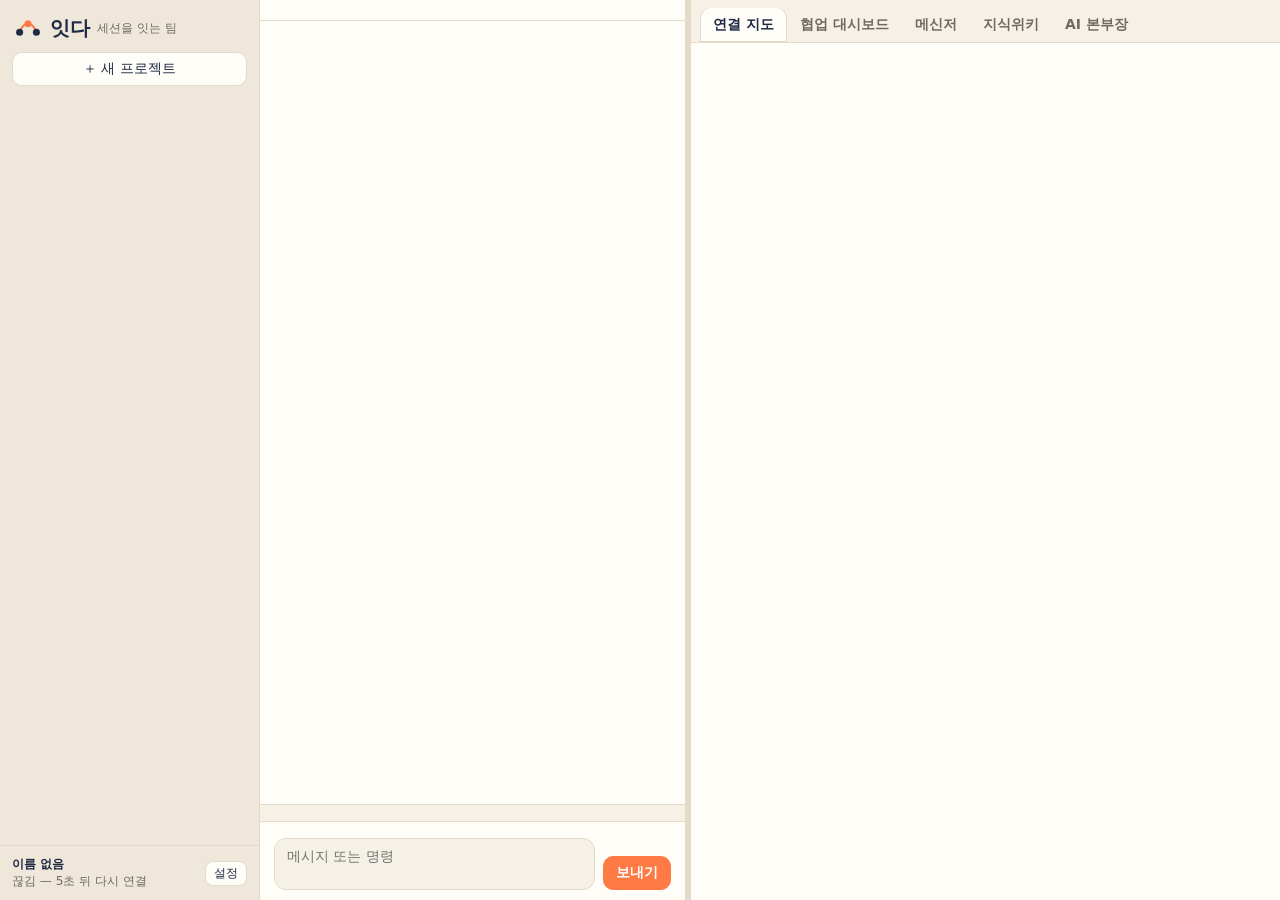
==== itda/app/ui/index.html @ 971cdf7c "잇다 시제품: 러스트 중계 서버·AI 본부장, 윈도우 데스크톱 앱, 3단 화면, 기획·개발·제품·브랜드·쉬운 설명서·투자 자료, 사용 설명 그림 - 중계 서버(러스트): 프로젝트·" ====
<!doctype html>
<html lang="ko">
<head>
<meta charset="utf-8">
<meta name="viewport" content="width=device-width, initial-scale=1">
<title>잇다</title>
<link rel="stylesheet" href="style.css">
</head>
<body>
<div id="app">
  <!-- ① 왼쪽: 프로젝트 → 컴퓨터·사람 → 세션 -->
  <aside id="side">
    <div class="brand">
      <svg viewBox="0 0 40 40" width="28" height="28" aria-hidden="true"><path d="M8 26 C14 10, 26 10, 32 26" fill="none" stroke="var(--accent)" stroke-width="3" stroke-linecap="round"/><circle cx="8" cy="26" r="5" fill="var(--navy)"/><circle cx="20" cy="14" r="5" fill="var(--accent)"/><circle cx="32" cy="26" r="5" fill="var(--navy)"/></svg>
      <b>잇다</b><span class="muted small">세션을 잇는 팀</span>
    </div>
    <button class="btn wide" id="btnNewProject">＋ 새 프로젝트</button>
    <div id="tree"></div>
    <div class="me" id="meBox"></div>
  </aside>

  <!-- ② 가운데: 세션 창 -->
  <main id="center">
    <header id="sessHead"></header>
    <div id="log" class="log"></div>
    <div id="coachStrip"></div>
    <form id="inputBar" autocomplete="off">
      <div class="hint" id="inputHint"></div>
      <div class="row">
        <textarea id="input" rows="2" placeholder="메시지 또는 명령"></textarea>
        <button class="btn primary" type="submit">보내기</button>
      </div>
    </form>
  </main>

  <div id="splitter" title="끌어서 넓이 조절"></div>

  <!-- ③ 오른쪽: 아티팩트 공간 -->
  <section id="right">
    <nav id="tabs">
      <button data-tab="map" class="on">연결 지도</button>
      <button data-tab="board">협업 대시보드</button>
      <button data-tab="chat">메신저 <i id="unread"></i></button>
      <button data-tab="wiki">지식위키</button>
      <button data-tab="agent">AI 본부장</button>
    </nav>
    <div id="pane"></div>
  </section>
</div>

<div id="modal" class="modal hidden"><div class="box" id="modalBox"></div></div>
<div id="toast"></div>

<script src="demo-data.js"></script>
<script src="app.js"></script>
</body>
</html>
---- itda/app/ui/style.css ----
:root {
  --navy: #1F2A44;
  --accent: #FF7A45;
  --accent-soft: #FFE6DA;
  --bg: #F6F1E7;
  --paper: #FFFDF8;
  --side: #EFE8DA;
  --line: #E3DACA;
  --text: #1F2A44;
  --muted: #6E6A63;
  --green: #2BB673;
  --yellow: #E8A33D;
  --red: #E5484D;
  --term-bg: #151B2C;
  --term-text: #E6E9F0;
  --radius: 12px;
  font-family: Pretendard, "Pretendard Variable", "Malgun Gothic", "Apple SD Gothic Neo", "Noto Sans KR", system-ui, sans-serif;
  color-scheme: light;
}
@media (prefers-color-scheme: dark) {
  :root:not([data-theme="light"]) {
    --bg: #171A22; --paper: #1F2330; --side: #1B1F2A; --line: #2E3445; --text: #E9E6DF; --muted: #A09B92;
    --accent-soft: #4A2B1F; --navy: #C9D3EA; color-scheme: dark;
  }
}
:root[data-theme="dark"] {
  --bg: #171A22; --paper: #1F2330; --side: #1B1F2A; --line: #2E3445; --text: #E9E6DF; --muted: #A09B92;
  --accent-soft: #4A2B1F; --navy: #C9D3EA; color-scheme: dark;
}
* { box-sizing: border-box; }
html, body { margin: 0; height: 100%; background: var(--bg); color: var(--text); font-size: 14px; }
button, input, textarea, select { font: inherit; color: inherit; }
.muted { color: var(--muted); }
.small { font-size: 12px; }
.hidden { display: none !important; }

#app { display: grid; grid-template-columns: 260px minmax(360px, 1fr) 6px var(--right-w, 46%); height: 100vh; }

/* ① 사이드 */
#side { background: var(--side); border-right: 1px solid var(--line); display: flex; flex-direction: column; min-height: 0; }
.brand { display: flex; align-items: center; gap: 8px; padding: 14px 14px 10px; }
.brand b { font-size: 20px; letter-spacing: -0.5px; }
.btn { border: 1px solid var(--line); background: var(--paper); border-radius: 10px; padding: 7px 12px; cursor: pointer; }
.btn:hover { border-color: var(--accent); }
.btn.primary { background: var(--accent); color: #fff; border-color: var(--accent); font-weight: 600; }
.btn.ghost { background: transparent; }
.btn.wide { margin: 0 12px 8px; }
.btn.sm { padding: 3px 8px; font-size: 12px; border-radius: 8px; }
#tree { flex: 1; overflow: auto; padding: 4px 8px 12px; }
.proj { margin-top: 6px; }
.proj > .pt { display: flex; align-items: center; gap: 6px; padding: 8px 8px; border-radius: 10px; cursor: pointer; font-weight: 700; }
.proj > .pt:hover, .node:hover { background: rgba(0,0,0,.05); }
.proj.on > .pt { background: var(--paper); box-shadow: 0 0 0 1px var(--line); }
.kind { font-size: 11px; font-weight: 600; padding: 1px 6px; border-radius: 6px; background: var(--accent-soft); color: var(--accent); }
.kind.biz { background: #DFF3EA; color: #1E8A57; }
.pc { margin: 4px 0 0 12px; border-left: 1px dashed var(--line); padding-left: 6px; }
.pc .who { display: flex; align-items: center; gap: 6px; padding: 5px 6px; font-weight: 600; font-size: 13px; }
.pc .who .comp { font-weight: 400; color: var(--muted); font-size: 11px; }
.node { display: flex; align-items: center; gap: 7px; padding: 5px 8px 5px 22px; border-radius: 8px; cursor: pointer; font-size: 13px; }
.node.on { background: var(--accent-soft); }
.node .t { flex: 1; overflow: hidden; text-overflow: ellipsis; white-space: nowrap; }
.dot { width: 8px; height: 8px; border-radius: 50%; flex: none; background: var(--muted); }
.dot.working { background: var(--green); box-shadow: 0 0 0 3px rgba(43,182,115,.18); }
.dot.waiting { background: var(--yellow); }
.dot.stalled { background: var(--red); animation: blink 1.4s infinite; }
.dot.done { background: #9aa3b5; }
.dot.on { background: var(--green); } .dot.off { background: #b9b2a6; }
@keyframes blink { 50% { opacity: .35; } }
.addsess { margin: 2px 0 6px 22px; font-size: 12px; color: var(--muted); cursor: pointer; }
.addsess:hover { color: var(--accent); }
.me { border-top: 1px solid var(--line); padding: 10px 12px; display: flex; gap: 8px; align-items: center; font-size: 12px; }
.avatar { width: 28px; height: 28px; border-radius: 50%; display: grid; place-items: center; color: #fff; font-weight: 700; font-size: 12px; flex: none; }

/* ② 세션 창 */
#center { display: flex; flex-direction: column; min-width: 0; min-height: 0; background: var(--paper); }
#sessHead { display: flex; align-items: center; gap: 10px; padding: 10px 14px; border-bottom: 1px solid var(--line); flex-wrap: wrap; }
#sessHead h2 { margin: 0; font-size: 16px; }
.seg { display: inline-flex; border: 1px solid var(--line); border-radius: 10px; overflow: hidden; }
.seg button { border: 0; background: transparent; padding: 5px 10px; cursor: pointer; }
.seg button.on { background: var(--navy); color: var(--paper); }
.grow { flex: 1; }
.log { flex: 1; overflow: auto; padding: 14px 16px; }
.log.term { background: var(--term-bg); color: var(--term-text); font-family: "D2Coding", "Cascadia Mono", Consolas, monospace; font-size: 13px; line-height: 1.55; }
.log.term .l { white-space: pre-wrap; word-break: break-word; }
.log.term .l.in { color: #FFB38F; }
.log.term .l.in::before { content: "› "; }
.log.term .l.err { color: #FF8A8A; }
.log.term .l.sys { color: #8C97B3; }
.log.term .l.coach { color: #7EE2B0; }
.log.term .l.req { color: #FFD479; }
.log.term .ts { color: #59627A; margin-right: 8px; font-size: 11px; }
.bub { display: flex; gap: 8px; margin: 10px 0; max-width: 820px; }
.bub .body { background: var(--bg); border: 1px solid var(--line); padding: 9px 12px; border-radius: 14px; white-space: pre-wrap; line-height: 1.55; }
.bub.in { flex-direction: row-reverse; margin-left: auto; }
.bub.in .body { background: var(--accent-soft); border-color: transparent; }
.bub .who { font-size: 11px; color: var(--muted); margin-bottom: 3px; }
.sysline { text-align: center; font-size: 12px; color: var(--muted); margin: 8px 0; }
.card-req, .card-coach { border-radius: 12px; padding: 10px 12px; margin: 10px 0; white-space: pre-wrap; line-height: 1.5; }
.card-req { background: #FFF5D6; border: 1px solid #F1D27A; color: #5b4300; }
.card-req.pending { position: sticky; top: -14px; z-index: 2; box-shadow: 0 6px 16px rgba(31,42,68,.12); }
.log.term .card-req.pending { color: #5b4300; font-family: inherit; }
.card-coach { background: #E5F6EE; border: 1px solid #A9DFC5; color: #134e35; }
#coachStrip { border-top: 1px solid var(--line); background: var(--bg); padding: 8px 14px; display: flex; gap: 10px; align-items: center; font-size: 13px; }
#coachStrip .txt { flex: 1; }
#inputBar { border-top: 1px solid var(--line); padding: 10px 14px; background: var(--paper); }
#inputBar .row { display: flex; gap: 8px; align-items: flex-end; }
#inputBar textarea { flex: 1; resize: none; border: 1px solid var(--line); border-radius: 12px; padding: 9px 12px; background: var(--bg); }
#inputBar textarea:focus { outline: 2px solid var(--accent-soft); border-color: var(--accent); }
.hint { font-size: 12px; color: var(--muted); margin-bottom: 6px; }
.hint code { background: var(--bg); padding: 1px 5px; border-radius: 5px; }

#splitter { cursor: col-resize; background: var(--line); }
#splitter:hover { background: var(--accent); }

/* ③ 아티팩트 공간 */
#right { display: flex; flex-direction: column; min-width: 0; min-height: 0; background: var(--bg); }
#tabs { display: flex; gap: 2px; padding: 8px 10px 0; border-bottom: 1px solid var(--line); flex-wrap: wrap; }
#tabs button { border: 0; background: transparent; padding: 8px 12px; border-radius: 10px 10px 0 0; cursor: pointer; color: var(--muted); font-weight: 600; }
#tabs button.on { background: var(--paper); color: var(--text); box-shadow: 0 -1px 0 var(--line) inset, 1px 0 0 var(--line), -1px 0 0 var(--line); }
#unread:not(:empty) { font-style: normal; background: var(--red); color: #fff; border-radius: 9px; padding: 0 6px; font-size: 11px; margin-left: 4px; }
#pane { flex: 1; overflow: auto; background: var(--paper); min-height: 0; }
.pad { padding: 14px 16px; }
h3 { margin: 4px 0 10px; font-size: 15px; }

/* 연결 지도 */
.map-wrap { position: relative; }
.map-tools { display: flex; gap: 8px; align-items: center; padding: 10px 14px; border-bottom: 1px solid var(--line); flex-wrap: wrap; }
svg.map { display: block; width: 100%; }
svg.map .lnk { fill: none; stroke: #CFC5B3; stroke-width: 1.5; }
svg.map .n rect { stroke: var(--line); }
svg.map text { font-family: inherit; fill: var(--text); }
svg.map .art { cursor: pointer; }
svg.map .art:hover rect { stroke: var(--accent); stroke-width: 2; }
.legend { display: flex; gap: 12px; font-size: 12px; color: var(--muted); align-items: center; }
.legend span { display: inline-flex; gap: 4px; align-items: center; }

/* 대시보드 */
.boards { display: flex; gap: 6px; padding: 10px 14px; border-bottom: 1px solid var(--line); flex-wrap: wrap; align-items: center; }
.chip { border: 1px solid var(--line); border-radius: 20px; padding: 4px 12px; cursor: pointer; background: var(--paper); font-size: 13px; }
.chip.on { background: var(--navy); color: var(--paper); border-color: var(--navy); }
.grid { display: grid; grid-template-columns: repeat(auto-fill, minmax(260px, 1fr)); gap: 12px; padding: 14px; }
.card { background: var(--paper); border: 1px solid var(--line); border-radius: var(--radius); padding: 12px 14px; }
.card h4 { margin: 0 0 8px; font-size: 13px; color: var(--muted); font-weight: 700; }
.big { font-size: 28px; font-weight: 800; letter-spacing: -1px; }
.bar { height: 8px; background: var(--bg); border-radius: 6px; overflow: hidden; }
.bar > i { display: block; height: 100%; background: var(--accent); border-radius: 6px; }
.bar.g > i { background: var(--green); }
.check { display: flex; gap: 8px; align-items: flex-start; padding: 4px 0; font-size: 13px; }
.check input { margin-top: 3px; accent-color: var(--accent); }
.check .done { text-decoration: line-through; color: var(--muted); }
.wl { display: grid; grid-template-columns: 64px 1fr 44px; gap: 8px; align-items: center; font-size: 12px; margin: 6px 0; }
.stack { display: flex; height: 10px; border-radius: 6px; overflow: hidden; background: var(--bg); }
.stack i { display: block; height: 100%; }
.coachitem { font-size: 13px; padding: 6px 0; border-bottom: 1px dashed var(--line); }
.coachitem:last-child { border: 0; }
.tag { font-size: 11px; padding: 0 6px; border-radius: 6px; margin-right: 4px; font-weight: 700; }
.tag.warn { background: #FDE2E2; color: var(--red); }
.tag.check { background: #FFF1CC; color: #946200; }
.tag.info { background: #DFF3EA; color: #1E8A57; }

/* 메신저 */
.chat { display: grid; grid-template-columns: 190px 1fr; height: 100%; }
.chlist { border-right: 1px solid var(--line); background: var(--side); overflow: auto; padding: 10px 6px; }
.chlist .sec { font-size: 11px; color: var(--muted); font-weight: 700; margin: 10px 8px 4px; }
.ch { padding: 6px 10px; border-radius: 8px; cursor: pointer; display: flex; gap: 6px; align-items: center; font-size: 13px; }
.ch:hover { background: rgba(0,0,0,.05); }
.ch.on { background: var(--navy); color: var(--paper); }
.ch .n { margin-left: auto; background: var(--red); color: #fff; border-radius: 9px; padding: 0 6px; font-size: 11px; }
.chmain { display: flex; flex-direction: column; min-height: 0; }
.chhead { padding: 10px 14px; border-bottom: 1px solid var(--line); font-weight: 700; display: flex; gap: 4px 10px; align-items: baseline; flex-wrap: wrap; white-space: nowrap; }
.chhead .muted { white-space: normal; }
.msgs { flex: 1; overflow: auto; padding: 10px 14px; }
.msg { display: flex; gap: 10px; padding: 6px 0; }
.msg .meta { font-size: 12px; color: var(--muted); }
.msg .meta b { color: var(--text); margin-right: 6px; }
.msg .txt { white-space: pre-wrap; line-height: 1.5; }
.msg .mention { background: var(--accent-soft); color: var(--accent); border-radius: 4px; padding: 0 2px; font-weight: 600; }
.msg.agent .txt { background: #EEF7F2; border: 1px solid #CDEBDC; padding: 8px 10px; border-radius: 10px; }
.reply { font-size: 12px; color: var(--muted); border-left: 3px solid var(--line); padding-left: 8px; margin-bottom: 3px; }
.attach { display: inline-flex; gap: 6px; align-items: center; border: 1px solid var(--line); border-radius: 10px; padding: 4px 10px; margin-top: 4px; cursor: pointer; font-size: 12px; background: var(--bg); }
.attach:hover { border-color: var(--accent); }
.msgact { font-size: 11px; color: var(--muted); cursor: pointer; margin-left: 6px; }
.msgact:hover { color: var(--accent); }
.chinput { border-top: 1px solid var(--line); padding: 8px 10px; display: flex; gap: 6px; }
.chinput input { flex: 1; border: 1px solid var(--line); border-radius: 10px; padding: 8px 10px; background: var(--bg); }

/* 위키 */
.wiki { display: grid; grid-template-columns: 200px 1fr; height: 100%; }
.wlist { border-right: 1px solid var(--line); overflow: auto; padding: 10px 6px; background: var(--side); }
.wpage { padding: 16px 20px; overflow: auto; }
.wpage pre { white-space: pre-wrap; font-family: inherit; line-height: 1.7; background: var(--bg); padding: 12px 14px; border-radius: 10px; }

/* 모달 */
.modal { position: fixed; inset: 0; background: rgba(15,18,28,.45); display: grid; place-items: center; z-index: 50; padding: 16px; }
.modal .box { background: var(--paper); border-radius: 16px; width: min(720px, 100%); max-height: 88vh; overflow: auto; padding: 18px 20px; box-shadow: 0 20px 60px rgba(0,0,0,.25); }
.modal label { display: block; font-size: 12px; color: var(--muted); margin: 10px 0 4px; }
.modal input, .modal textarea, .modal select { width: 100%; border: 1px solid var(--line); border-radius: 10px; padding: 8px 10px; background: var(--bg); }
.modal .acts { display: flex; gap: 8px; justify-content: flex-end; margin-top: 16px; }
.vers { display: flex; gap: 6px; flex-wrap: wrap; margin: 8px 0; }
.preview { border: 1px solid var(--line); border-radius: 12px; background: var(--bg); padding: 12px; min-height: 120px; }
.preview svg { max-width: 260px; display: block; margin: auto; }
.preview pre { white-space: pre-wrap; margin: 0; font-family: inherit; line-height: 1.6; }

#toast { position: fixed; bottom: 18px; left: 50%; transform: translateX(-50%); background: var(--navy); color: var(--paper); padding: 9px 16px; border-radius: 10px; opacity: 0; transition: .25s; pointer-events: none; z-index: 60; }
#toast.show { opacity: 1; }

@media (max-width: 900px) {
  #app { grid-template-columns: 1fr; grid-template-rows: auto 60vh auto; height: auto; }
  #side { max-height: 40vh; }
  #splitter { display: none; }
  #right { min-height: 70vh; }
  .chat, .wiki { grid-template-columns: 1fr; }
  .chlist, .wlist { max-height: 160px; }
}
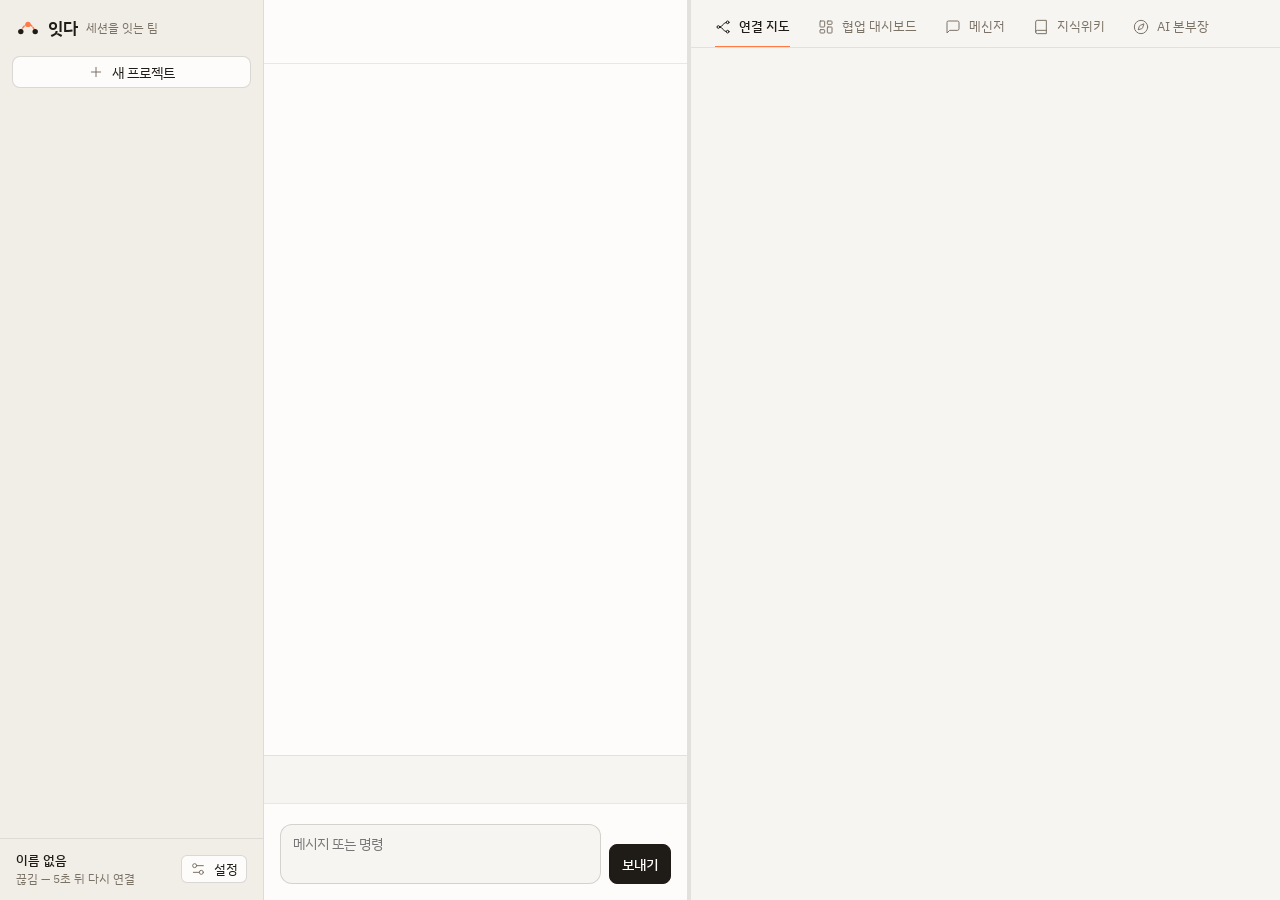
==== commit 39271f2b: "잇다 화면 다듬기: 따뜻한 회색 바탕, 주황은 바늘땀·고른 것에만, 그림 문자를 선 아이콘으로, 연결 지도를 실로 꿰맨 지도로 - 꾸밈 파일 새로 씀: 4픽셀 간격, 글자 굵기 4" ====
--- a/itda/app/ui/index.html
+++ b/itda/app/ui/index.html
@@ -4,6 +4,8 @@
 <meta charset="utf-8">
 <meta name="viewport" content="width=device-width, initial-scale=1">
 <title>잇다</title>
+<link rel="preconnect" href="https://fonts.googleapis.com">
+<link rel="stylesheet" href="https://fonts.googleapis.com/css2?family=IBM+Plex+Mono:wght@400;500&family=IBM+Plex+Sans+KR:wght@400;500;600&display=swap">
 <link rel="stylesheet" href="style.css">
 </head>
 <body>
@@ -11,10 +13,10 @@
   <!-- ① 왼쪽: 프로젝트 → 컴퓨터·사람 → 세션 -->
   <aside id="side">
     <div class="brand">
-      <svg viewBox="0 0 40 40" width="28" height="28" aria-hidden="true"><path d="M8 26 C14 10, 26 10, 32 26" fill="none" stroke="var(--accent)" stroke-width="3" stroke-linecap="round"/><circle cx="8" cy="26" r="5" fill="var(--navy)"/><circle cx="20" cy="14" r="5" fill="var(--accent)"/><circle cx="32" cy="26" r="5" fill="var(--navy)"/></svg>
-      <b>잇다</b><span class="muted small">세션을 잇는 팀</span>
+      <svg viewBox="0 0 40 40" width="24" height="24" aria-hidden="true"><path d="M8 26 C14 10, 26 10, 32 26" fill="none" stroke="var(--accent)" stroke-width="2.5" stroke-dasharray="4 3" stroke-linecap="round"/><circle cx="8" cy="26" r="4.5" fill="var(--ink)"/><circle cx="20" cy="14" r="4.5" fill="var(--accent)"/><circle cx="32" cy="26" r="4.5" fill="var(--ink)"/></svg>
+      <b>잇다</b><span>세션을 잇는 팀</span>
     </div>
-    <button class="btn wide" id="btnNewProject">＋ 새 프로젝트</button>
+    <button class="btn wide" id="btnNewProject"><svg class="i" width="16" height="16" viewBox="0 0 24 24" fill="none" stroke="currentColor" stroke-width="1.5" stroke-linecap="round" stroke-linejoin="round" aria-hidden="true"><path d="M5 12h14M12 5v14"/></svg>새 프로젝트</button>
     <div id="tree"></div>
     <div class="me" id="meBox"></div>
   </aside>
@@ -38,11 +40,11 @@
   <!-- ③ 오른쪽: 아티팩트 공간 -->
   <section id="right">
     <nav id="tabs">
-      <button data-tab="map" class="on">연결 지도</button>
-      <button data-tab="board">협업 대시보드</button>
-      <button data-tab="chat">메신저 <i id="unread"></i></button>
-      <button data-tab="wiki">지식위키</button>
-      <button data-tab="agent">AI 본부장</button>
+      <button data-tab="map" class="on"><svg class="i" width="16" height="16" viewBox="0 0 24 24" fill="none" stroke="currentColor" stroke-width="1.5" stroke-linecap="round" stroke-linejoin="round" aria-hidden="true"><circle cx="5" cy="12" r="2"/><circle cx="19" cy="5" r="2"/><circle cx="19" cy="19" r="2"/><path d="M7 12c5 0 5-7 10-7M7 12c5 0 5 7 10 7"/></svg>연결 지도</button>
+      <button data-tab="board"><svg class="i" width="16" height="16" viewBox="0 0 24 24" fill="none" stroke="currentColor" stroke-width="1.5" stroke-linecap="round" stroke-linejoin="round" aria-hidden="true"><rect x="3" y="3" width="7" height="9" rx="1"/><rect x="14" y="3" width="7" height="5" rx="1"/><rect x="14" y="12" width="7" height="9" rx="1"/><rect x="3" y="16" width="7" height="5" rx="1"/></svg>협업 대시보드</button>
+      <button data-tab="chat"><svg class="i" width="16" height="16" viewBox="0 0 24 24" fill="none" stroke="currentColor" stroke-width="1.5" stroke-linecap="round" stroke-linejoin="round" aria-hidden="true"><path d="M21 15a2 2 0 0 1-2 2H7l-4 4V5a2 2 0 0 1 2-2h14a2 2 0 0 1 2 2z"/></svg>메신저 <i id="unread" class="count"></i></button>
+      <button data-tab="wiki"><svg class="i" width="16" height="16" viewBox="0 0 24 24" fill="none" stroke="currentColor" stroke-width="1.5" stroke-linecap="round" stroke-linejoin="round" aria-hidden="true"><path d="M4 19.5v-15A2.5 2.5 0 0 1 6.5 2H20v20H6.5a2.5 2.5 0 0 1 0-5H20"/></svg>지식위키</button>
+      <button data-tab="agent"><svg class="i" width="16" height="16" viewBox="0 0 24 24" fill="none" stroke="currentColor" stroke-width="1.5" stroke-linecap="round" stroke-linejoin="round" aria-hidden="true"><circle cx="12" cy="12" r="10"/><path d="m16.24 7.76-1.8 5.41a2 2 0 0 1-1.27 1.27L7.76 16.24l1.8-5.41a2 2 0 0 1 1.27-1.27z"/></svg>AI 본부장</button>
     </nav>
     <div id="pane"></div>
   </section>
--- a/itda/app/ui/style.css
+++ b/itda/app/ui/style.css
@@ -1,208 +1,301 @@
+/* 잇다 화면 꾸밈
+   방향: 꼼꼼하다 · 조용하다 · 이어 붙인다 / 세계: 바느질과 이음매
+   바탕은 따뜻한 회색(거의 무채색), 주황은 바늘땀·고른 것·핵심 숫자에만.
+   고유 표시: 바늘땀 점선(--stitch) */
 :root {
-  --navy: #1F2A44;
-  --accent: #FF7A45;
-  --accent-soft: #FFE6DA;
-  --bg: #F6F1E7;
-  --paper: #FFFDF8;
-  --side: #EFE8DA;
-  --line: #E3DACA;
-  --text: #1F2A44;
-  --muted: #6E6A63;
-  --green: #2BB673;
-  --yellow: #E8A33D;
-  --red: #E5484D;
-  --term-bg: #151B2C;
-  --term-text: #E6E9F0;
-  --radius: 12px;
-  font-family: Pretendard, "Pretendard Variable", "Malgun Gothic", "Apple SD Gothic Neo", "Noto Sans KR", system-ui, sans-serif;
+  --page: #f7f5f1;
+  --side: #f1eee8;
+  --card: #fdfcfa;
+  --raised: #efebe4;
+  --ink: #1f1b16;
+  --ink-2: #5e554a;
+  --ink-3: #7b7266;
+  --line: rgba(31, 27, 22, .09);
+  --line-strong: rgba(31, 27, 22, .16);
+  --thread: #cbbfae;
+  --accent: #ff7a45;
+  --accent-ink: #b8471a;
+  --accent-wash: rgba(255, 122, 69, .10);
+  --ok: #2f9e66;
+  --warn: #c98a1b;
+  --bad: #d4473f;
+  --btn: #1f1b16;
+  --btn-ink: #fdfcfa;
+  --term-bg: #171512;
+  --term-ink: #e9e4da;
+  --term-dim: #8a847a;
+  --stitch: repeating-linear-gradient(to bottom, var(--accent) 0 6px, transparent 6px 10px);
+  --sans: "IBM Plex Sans KR", "Malgun Gothic", "Apple SD Gothic Neo", "Noto Sans KR", system-ui, sans-serif;
+  --mono: "IBM Plex Mono", "D2Coding", Consolas, ui-monospace, monospace;
+  --ease: cubic-bezier(0.22, 1, 0.36, 1);
   color-scheme: light;
 }
 @media (prefers-color-scheme: dark) {
   :root:not([data-theme="light"]) {
-    --bg: #171A22; --paper: #1F2330; --side: #1B1F2A; --line: #2E3445; --text: #E9E6DF; --muted: #A09B92;
-    --accent-soft: #4A2B1F; --navy: #C9D3EA; color-scheme: dark;
+    --page: #161513; --side: #12110f; --card: #1c1a18; --raised: #262421;
+    --ink: #efe9de; --ink-2: #aaa398; --ink-3: #8a847a;
+    --line: rgba(239, 233, 222, .08); --line-strong: rgba(239, 233, 222, .14); --thread: #4a443c;
+    --accent-ink: #ff9466; --accent-wash: rgba(255, 122, 69, .14);
+    --ok: #4cc38a; --warn: #d9a440; --bad: #e5484d;
+    --btn: #efe9de; --btn-ink: #161513; --term-bg: #0f0e0c;
+    color-scheme: dark;
   }
 }
 :root[data-theme="dark"] {
-  --bg: #171A22; --paper: #1F2330; --side: #1B1F2A; --line: #2E3445; --text: #E9E6DF; --muted: #A09B92;
-  --accent-soft: #4A2B1F; --navy: #C9D3EA; color-scheme: dark;
+  --page: #161513; --side: #12110f; --card: #1c1a18; --raised: #262421;
+  --ink: #efe9de; --ink-2: #aaa398; --ink-3: #8a847a;
+  --line: rgba(239, 233, 222, .08); --line-strong: rgba(239, 233, 222, .14); --thread: #4a443c;
+  --accent-ink: #ff9466; --accent-wash: rgba(255, 122, 69, .14);
+  --ok: #4cc38a; --warn: #d9a440; --bad: #e5484d;
+  --btn: #efe9de; --btn-ink: #161513; --term-bg: #0f0e0c;
+  color-scheme: dark;
 }
+
 * { box-sizing: border-box; }
-html, body { margin: 0; height: 100%; background: var(--bg); color: var(--text); font-size: 14px; }
+html, body { margin: 0; height: 100%; background: var(--page); color: var(--ink); font-family: var(--sans); font-size: 14px; line-height: 1.5; }
 button, input, textarea, select { font: inherit; color: inherit; }
-.muted { color: var(--muted); }
+:focus-visible { outline: 2px solid var(--accent); outline-offset: 2px; }
+.muted { color: var(--ink-3); }
 .small { font-size: 12px; }
+.mono { font-family: var(--mono); font-variant-numeric: tabular-nums; }
 .hidden { display: none !important; }
-
-#app { display: grid; grid-template-columns: 260px minmax(360px, 1fr) 6px var(--right-w, 46%); height: 100vh; }
-
-/* ① 사이드 */
+svg.i { flex: none; display: block; color: var(--ink-3); }
+
+#app { display: grid; grid-template-columns: 264px minmax(360px, 1fr) 4px var(--right-w, 46%); height: 100vh; }
+
+/* ── 단추 ── */
+.btn { display: inline-flex; align-items: center; gap: 8px; height: 32px; padding: 0 12px; border: 1px solid var(--line-strong); background: var(--card); border-radius: 8px; cursor: pointer; transition: background-color 150ms var(--ease), border-color 150ms var(--ease); white-space: nowrap; }
+.btn:hover { background: var(--raised); }
+.btn:active { transform: scale(.98); }
+.btn.primary { background: var(--btn); color: var(--btn-ink); border-color: var(--btn); font-weight: 500; }
+.btn.primary:hover { opacity: .9; }
+.btn.sm { height: 28px; padding: 0 8px; font-size: 13px; border-radius: 6px; }
+.btn.wide { margin: 0 12px 8px; justify-content: center; }
+select.btn { padding-right: 4px; }
+
+/* ── ① 사이드 ── */
 #side { background: var(--side); border-right: 1px solid var(--line); display: flex; flex-direction: column; min-height: 0; }
-.brand { display: flex; align-items: center; gap: 8px; padding: 14px 14px 10px; }
-.brand b { font-size: 20px; letter-spacing: -0.5px; }
-.btn { border: 1px solid var(--line); background: var(--paper); border-radius: 10px; padding: 7px 12px; cursor: pointer; }
-.btn:hover { border-color: var(--accent); }
-.btn.primary { background: var(--accent); color: #fff; border-color: var(--accent); font-weight: 600; }
-.btn.ghost { background: transparent; }
-.btn.wide { margin: 0 12px 8px; }
-.btn.sm { padding: 3px 8px; font-size: 12px; border-radius: 8px; }
-#tree { flex: 1; overflow: auto; padding: 4px 8px 12px; }
-.proj { margin-top: 6px; }
-.proj > .pt { display: flex; align-items: center; gap: 6px; padding: 8px 8px; border-radius: 10px; cursor: pointer; font-weight: 700; }
-.proj > .pt:hover, .node:hover { background: rgba(0,0,0,.05); }
-.proj.on > .pt { background: var(--paper); box-shadow: 0 0 0 1px var(--line); }
-.kind { font-size: 11px; font-weight: 600; padding: 1px 6px; border-radius: 6px; background: var(--accent-soft); color: var(--accent); }
-.kind.biz { background: #DFF3EA; color: #1E8A57; }
-.pc { margin: 4px 0 0 12px; border-left: 1px dashed var(--line); padding-left: 6px; }
-.pc .who { display: flex; align-items: center; gap: 6px; padding: 5px 6px; font-weight: 600; font-size: 13px; }
-.pc .who .comp { font-weight: 400; color: var(--muted); font-size: 11px; }
-.node { display: flex; align-items: center; gap: 7px; padding: 5px 8px 5px 22px; border-radius: 8px; cursor: pointer; font-size: 13px; }
-.node.on { background: var(--accent-soft); }
+.brand { display: flex; align-items: center; gap: 8px; height: 56px; padding: 0 16px; }
+.brand b { font-size: 17px; font-weight: 600; }
+.brand span { font-size: 12px; color: var(--ink-3); }
+#tree { flex: 1; overflow: auto; padding: 4px 8px 16px; }
+.proj { margin-top: 16px; }
+.proj:first-child { margin-top: 4px; }
+.proj > .pt { display: flex; align-items: center; gap: 8px; height: 32px; padding: 0 8px; border-radius: 8px; cursor: pointer; font-weight: 500; transition: background-color 150ms var(--ease); }
+.proj > .pt:hover, .node:hover, .addsess:hover { background: var(--raised); }
+.proj > .pt .name { flex: 1; overflow: hidden; text-overflow: ellipsis; white-space: nowrap; }
+.kind { font-size: 12px; color: var(--ink-3); }
+.pc { margin: 8px 0 0; }
+.pc .who { display: flex; align-items: center; gap: 8px; height: 28px; padding: 0 8px; font-size: 13px; color: var(--ink-2); }
+.pc .who b { font-weight: 500; color: var(--ink); }
+.pc .who .comp { font-size: 12px; color: var(--ink-3); overflow: hidden; text-overflow: ellipsis; white-space: nowrap; }
+.node { position: relative; display: flex; align-items: center; gap: 8px; height: 32px; padding: 0 8px 0 32px; border-radius: 8px; cursor: pointer; font-size: 13px; color: var(--ink-2); transition: background-color 150ms var(--ease); }
+.node.team { padding-left: 8px; color: var(--ink); }
 .node .t { flex: 1; overflow: hidden; text-overflow: ellipsis; white-space: nowrap; }
-.dot { width: 8px; height: 8px; border-radius: 50%; flex: none; background: var(--muted); }
-.dot.working { background: var(--green); box-shadow: 0 0 0 3px rgba(43,182,115,.18); }
-.dot.waiting { background: var(--yellow); }
-.dot.stalled { background: var(--red); animation: blink 1.4s infinite; }
-.dot.done { background: #9aa3b5; }
-.dot.on { background: var(--green); } .dot.off { background: #b9b2a6; }
-@keyframes blink { 50% { opacity: .35; } }
-.addsess { margin: 2px 0 6px 22px; font-size: 12px; color: var(--muted); cursor: pointer; }
-.addsess:hover { color: var(--accent); }
-.me { border-top: 1px solid var(--line); padding: 10px 12px; display: flex; gap: 8px; align-items: center; font-size: 12px; }
-.avatar { width: 28px; height: 28px; border-radius: 50%; display: grid; place-items: center; color: #fff; font-weight: 700; font-size: 12px; flex: none; }
-
-/* ② 세션 창 */
-#center { display: flex; flex-direction: column; min-width: 0; min-height: 0; background: var(--paper); }
-#sessHead { display: flex; align-items: center; gap: 10px; padding: 10px 14px; border-bottom: 1px solid var(--line); flex-wrap: wrap; }
-#sessHead h2 { margin: 0; font-size: 16px; }
-.seg { display: inline-flex; border: 1px solid var(--line); border-radius: 10px; overflow: hidden; }
-.seg button { border: 0; background: transparent; padding: 5px 10px; cursor: pointer; }
-.seg button.on { background: var(--navy); color: var(--paper); }
+.node.on { background: var(--raised); color: var(--ink); }
+.node.on::before { content: ""; position: absolute; left: 0; top: 6px; bottom: 6px; width: 2px; background: var(--stitch); }
+.node .tag-main { font-size: 12px; color: var(--ink-3); }
+.dot { width: 8px; height: 8px; border-radius: 50%; flex: none; background: var(--ink-3); }
+.dot.working { background: var(--ok); }
+.dot.waiting { background: var(--warn); }
+.dot.stalled { background: var(--bad); }
+.dot.done { background: var(--thread); }
+.dot.on { background: var(--ok); }
+.dot.off { background: transparent; border: 1.5px solid var(--ink-3); }
+.addsess { display: flex; align-items: center; gap: 8px; height: 28px; padding: 0 8px 0 32px; border-radius: 8px; font-size: 12px; color: var(--ink-3); cursor: pointer; }
+.me { border-top: 1px solid var(--line); padding: 12px 16px; display: flex; gap: 12px; align-items: center; font-size: 12px; }
+.me b { font-size: 13px; font-weight: 500; }
+.avatar { width: 28px; height: 28px; border-radius: 50%; display: grid; place-items: center; background: var(--raised); color: var(--ink-2); font-weight: 500; font-size: 12px; flex: none; border: 1px solid var(--line); }
+.avatar.agent { background: var(--btn); color: var(--btn-ink); border-color: var(--btn); }
+.avatar svg.i { color: currentColor; }
+
+/* ── ② 세션 창 ── */
+#center { display: flex; flex-direction: column; min-width: 0; min-height: 0; background: var(--card); }
+#sessHead { display: flex; align-items: center; gap: 12px; min-height: 64px; padding: 12px 16px; border-bottom: 1px solid var(--line); flex-wrap: wrap; }
+#sessHead h2 { margin: 0; font-size: 16px; font-weight: 500; display: flex; align-items: center; gap: 8px; }
+#sessHead .sub { display: flex; align-items: center; gap: 8px; font-size: 12px; color: var(--ink-3); margin-top: 2px; }
+.seg { display: inline-flex; padding: 2px; gap: 2px; background: var(--raised); border-radius: 8px; }
+.seg button { border: 0; background: transparent; height: 28px; padding: 0 12px; border-radius: 6px; cursor: pointer; color: var(--ink-2); font-size: 13px; transition: background-color 150ms var(--ease), color 150ms var(--ease); }
+.seg button:hover { color: var(--ink); }
+.seg button.on { background: var(--card); color: var(--ink); box-shadow: 0 1px 2px rgba(0, 0, 0, .06); font-weight: 500; }
 .grow { flex: 1; }
-.log { flex: 1; overflow: auto; padding: 14px 16px; }
-.log.term { background: var(--term-bg); color: var(--term-text); font-family: "D2Coding", "Cascadia Mono", Consolas, monospace; font-size: 13px; line-height: 1.55; }
+.log { flex: 1; overflow: auto; padding: 16px 24px; }
+.log.term { background: var(--term-bg); color: var(--term-ink); font-family: var(--mono); font-size: 13px; line-height: 1.6; }
 .log.term .l { white-space: pre-wrap; word-break: break-word; }
-.log.term .l.in { color: #FFB38F; }
-.log.term .l.in::before { content: "› "; }
-.log.term .l.err { color: #FF8A8A; }
-.log.term .l.sys { color: #8C97B3; }
-.log.term .l.coach { color: #7EE2B0; }
-.log.term .l.req { color: #FFD479; }
-.log.term .ts { color: #59627A; margin-right: 8px; font-size: 11px; }
-.bub { display: flex; gap: 8px; margin: 10px 0; max-width: 820px; }
-.bub .body { background: var(--bg); border: 1px solid var(--line); padding: 9px 12px; border-radius: 14px; white-space: pre-wrap; line-height: 1.55; }
-.bub.in { flex-direction: row-reverse; margin-left: auto; }
-.bub.in .body { background: var(--accent-soft); border-color: transparent; }
-.bub .who { font-size: 11px; color: var(--muted); margin-bottom: 3px; }
-.sysline { text-align: center; font-size: 12px; color: var(--muted); margin: 8px 0; }
-.card-req, .card-coach { border-radius: 12px; padding: 10px 12px; margin: 10px 0; white-space: pre-wrap; line-height: 1.5; }
-.card-req { background: #FFF5D6; border: 1px solid #F1D27A; color: #5b4300; }
-.card-req.pending { position: sticky; top: -14px; z-index: 2; box-shadow: 0 6px 16px rgba(31,42,68,.12); }
-.log.term .card-req.pending { color: #5b4300; font-family: inherit; }
-.card-coach { background: #E5F6EE; border: 1px solid #A9DFC5; color: #134e35; }
-#coachStrip { border-top: 1px solid var(--line); background: var(--bg); padding: 8px 14px; display: flex; gap: 10px; align-items: center; font-size: 13px; }
-#coachStrip .txt { flex: 1; }
-#inputBar { border-top: 1px solid var(--line); padding: 10px 14px; background: var(--paper); }
+.log.term .l.in { color: #f2c3a6; }
+.log.term .l.in::before { content: "› "; color: var(--accent); }
+.log.term .l.err { color: #f19a94; }
+.log.term .l.sys { color: var(--term-dim); }
+.log.term .l.coach { color: #a9d8bd; }
+.log.term .l.req { color: #e8c77a; }
+.log.term .ts { color: #5d574e; margin-right: 8px; font-size: 12px; }
+.msgrow { display: flex; gap: 12px; margin: 16px 0; max-width: 760px; }
+.msgrow .body { white-space: pre-wrap; line-height: 1.6; }
+.msgrow .who { font-size: 12px; color: var(--ink-3); margin-bottom: 4px; display: flex; gap: 8px; }
+.msgrow .who b { font-weight: 500; color: var(--ink-2); }
+.msgrow.in .body { background: var(--raised); padding: 8px 12px; border-radius: 12px; }
+.sysline { display: flex; align-items: center; gap: 8px; justify-content: center; font-size: 12px; color: var(--ink-3); margin: 12px 0; }
+.note { position: relative; margin: 12px 0; padding: 12px 16px 12px 20px; border-radius: 12px; background: var(--page); border: 1px solid var(--line); white-space: pre-wrap; line-height: 1.6; max-width: 760px; }
+.note .h { display: flex; align-items: center; gap: 8px; font-size: 12px; color: var(--ink-3); margin-bottom: 4px; }
+.note.req::before { content: ""; position: absolute; left: 8px; top: 12px; bottom: 12px; width: 2px; background: var(--stitch); }
+.log.term .note { background: rgba(255, 255, 255, .04); border-color: rgba(255, 255, 255, .08); color: var(--term-ink); font-family: var(--sans); }
+.queue { position: sticky; top: -16px; z-index: 2; margin: -16px -24px 16px; padding: 12px 24px; background: var(--card); border-bottom: 1px solid var(--line); }
+.log.term .queue { background: var(--term-bg); border-color: rgba(255, 255, 255, .08); font-family: var(--sans); }
+.queue .h { display: flex; align-items: center; gap: 8px; font-size: 13px; font-weight: 500; margin-bottom: 8px; }
+.queue .h .mono { color: var(--accent-ink); }
+.log.term .queue .h .mono { color: var(--accent); }
+.queue .qi { display: grid; grid-template-columns: 1fr auto; gap: 8px 12px; align-items: center; padding: 8px 0 8px 12px; border-top: 1px solid var(--line); position: relative; font-size: 13px; }
+.queue .qi::before { content: ""; position: absolute; left: 0; top: 10px; bottom: 10px; width: 2px; background: var(--stitch); }
+.queue .qi .from { color: var(--ink-3); font-size: 12px; }
+.queue .acts { display: flex; gap: 4px; }
+#coachStrip { border-top: 1px solid var(--line); background: var(--page); padding: 8px 16px; display: flex; gap: 12px; align-items: center; font-size: 13px; min-height: 48px; }
+#coachStrip .txt { flex: 1; color: var(--ink-2); display: flex; gap: 8px; align-items: baseline; }
+#coachStrip .txt .kindlabel { margin: 0; }
+#coachStrip .lvl { display: flex; align-items: center; gap: 8px; font-size: 12px; color: var(--ink-3); }
+.kindlabel { font-size: 12px; font-weight: 500; margin-right: 8px; white-space: nowrap; }
+.kindlabel.warn { color: var(--bad); }
+.kindlabel.check { color: var(--warn); }
+.kindlabel.info { color: var(--ok); }
+#inputBar { border-top: 1px solid var(--line); padding: 12px 16px 16px; background: var(--card); }
 #inputBar .row { display: flex; gap: 8px; align-items: flex-end; }
-#inputBar textarea { flex: 1; resize: none; border: 1px solid var(--line); border-radius: 12px; padding: 9px 12px; background: var(--bg); }
-#inputBar textarea:focus { outline: 2px solid var(--accent-soft); border-color: var(--accent); }
-.hint { font-size: 12px; color: var(--muted); margin-bottom: 6px; }
-.hint code { background: var(--bg); padding: 1px 5px; border-radius: 5px; }
-
-#splitter { cursor: col-resize; background: var(--line); }
-#splitter:hover { background: var(--accent); }
-
-/* ③ 아티팩트 공간 */
-#right { display: flex; flex-direction: column; min-width: 0; min-height: 0; background: var(--bg); }
-#tabs { display: flex; gap: 2px; padding: 8px 10px 0; border-bottom: 1px solid var(--line); flex-wrap: wrap; }
-#tabs button { border: 0; background: transparent; padding: 8px 12px; border-radius: 10px 10px 0 0; cursor: pointer; color: var(--muted); font-weight: 600; }
-#tabs button.on { background: var(--paper); color: var(--text); box-shadow: 0 -1px 0 var(--line) inset, 1px 0 0 var(--line), -1px 0 0 var(--line); }
-#unread:not(:empty) { font-style: normal; background: var(--red); color: #fff; border-radius: 9px; padding: 0 6px; font-size: 11px; margin-left: 4px; }
-#pane { flex: 1; overflow: auto; background: var(--paper); min-height: 0; }
-.pad { padding: 14px 16px; }
-h3 { margin: 4px 0 10px; font-size: 15px; }
-
-/* 연결 지도 */
-.map-wrap { position: relative; }
-.map-tools { display: flex; gap: 8px; align-items: center; padding: 10px 14px; border-bottom: 1px solid var(--line); flex-wrap: wrap; }
-svg.map { display: block; width: 100%; }
-svg.map .lnk { fill: none; stroke: #CFC5B3; stroke-width: 1.5; }
-svg.map .n rect { stroke: var(--line); }
-svg.map text { font-family: inherit; fill: var(--text); }
-svg.map .art { cursor: pointer; }
-svg.map .art:hover rect { stroke: var(--accent); stroke-width: 2; }
-.legend { display: flex; gap: 12px; font-size: 12px; color: var(--muted); align-items: center; }
-.legend span { display: inline-flex; gap: 4px; align-items: center; }
+#inputBar textarea { flex: 1; resize: none; border: 1px solid var(--line-strong); border-radius: 12px; padding: 8px 12px; background: var(--page); line-height: 1.5; }
+#inputBar textarea:focus { outline: none; border-color: var(--ink-3); }
+#inputBar .btn { height: 40px; }
+.hint { font-size: 12px; color: var(--ink-3); margin-bottom: 8px; }
+.hint code, kbd { font-family: var(--mono); font-size: 12px; background: var(--raised); border: 1px solid var(--line); border-bottom-width: 2px; padding: 0 4px; border-radius: 4px; color: var(--ink-2); }
+
+#splitter { cursor: col-resize; background: var(--line); transition: background-color 150ms var(--ease); }
+#splitter:hover { background: var(--line-strong); }
+
+/* ── ③ 아티팩트 공간 ── */
+#right { display: flex; flex-direction: column; min-width: 0; min-height: 0; background: var(--page); }
+#tabs { display: flex; gap: 4px; padding: 0 12px; height: 48px; align-items: flex-end; border-bottom: 1px solid var(--line); overflow-x: auto; }
+#tabs button { position: relative; display: flex; align-items: center; gap: 8px; border: 0; background: transparent; height: 40px; padding: 0 12px; cursor: pointer; color: var(--ink-3); font-size: 13px; white-space: nowrap; transition: color 150ms var(--ease); }
+#tabs button:hover { color: var(--ink); }
+#tabs button.on { color: var(--ink); font-weight: 500; }
+#tabs button.on svg.i { color: var(--ink); }
+#tabs button.on::after { content: ""; position: absolute; left: 12px; right: 12px; bottom: -1px; height: 2px; background: var(--accent); }
+.count { font-family: var(--mono); font-size: 12px; font-style: normal; min-width: 20px; height: 18px; padding: 0 6px; border-radius: 6px; background: var(--btn); color: var(--btn-ink); display: inline-grid; place-items: center; }
+.count:empty { display: none; }
+#pane { flex: 1; overflow: auto; background: var(--page); min-height: 0; }
+.pad { padding: 16px; }
+h3 { margin: 0 0 12px; font-size: 14px; font-weight: 500; }
+
+/* 연결 지도 — 이 화면의 볼거리 */
+.map-tools { display: flex; gap: 12px; align-items: center; padding: 12px 16px; flex-wrap: wrap; }
+.map-tools b { font-weight: 500; font-size: 15px; }
+.map-sum { display: flex; gap: 16px; flex-wrap: wrap; padding: 0 16px 12px; font-size: 12px; color: var(--ink-3); }
+.map-sum span b { font-family: var(--mono); font-weight: 500; color: var(--ink); margin-right: 4px; }
+.map-card { margin: 0 16px 16px; background: var(--card); border: 1px solid var(--line); border-radius: 16px; padding: 16px 8px; overflow-x: auto; }
+svg.map { display: block; width: 100%; min-width: 600px; max-width: 760px; margin: 0 auto; font-family: var(--sans); }
+svg.map text { fill: var(--ink); }
+svg.map .sub { fill: var(--ink-3); font-family: var(--mono); }
+svg.map .art, svg.map .ses { cursor: pointer; }
+svg.map .art:hover .sheet-top, svg.map .ses:hover .row-bg { stroke: var(--ink-3); }
+.legend { display: flex; gap: 16px; flex-wrap: wrap; font-size: 12px; color: var(--ink-3); padding: 0 16px 16px; align-items: center; }
+.legend span { display: inline-flex; gap: 8px; align-items: center; }
+.legend .st { width: 24px; height: 2px; background: repeating-linear-gradient(to right, var(--accent) 0 6px, transparent 6px 10px); }
+.legend .th { width: 24px; height: 2px; background: repeating-linear-gradient(to right, var(--thread) 0 6px, transparent 6px 10px); }
 
 /* 대시보드 */
-.boards { display: flex; gap: 6px; padding: 10px 14px; border-bottom: 1px solid var(--line); flex-wrap: wrap; align-items: center; }
-.chip { border: 1px solid var(--line); border-radius: 20px; padding: 4px 12px; cursor: pointer; background: var(--paper); font-size: 13px; }
-.chip.on { background: var(--navy); color: var(--paper); border-color: var(--navy); }
-.grid { display: grid; grid-template-columns: repeat(auto-fill, minmax(260px, 1fr)); gap: 12px; padding: 14px; }
-.card { background: var(--paper); border: 1px solid var(--line); border-radius: var(--radius); padding: 12px 14px; }
-.card h4 { margin: 0 0 8px; font-size: 13px; color: var(--muted); font-weight: 700; }
-.big { font-size: 28px; font-weight: 800; letter-spacing: -1px; }
-.bar { height: 8px; background: var(--bg); border-radius: 6px; overflow: hidden; }
-.bar > i { display: block; height: 100%; background: var(--accent); border-radius: 6px; }
-.bar.g > i { background: var(--green); }
+.boards { display: flex; gap: 8px; padding: 12px 16px; border-bottom: 1px solid var(--line); flex-wrap: wrap; align-items: center; }
+.boards .lead-note { font-size: 12px; color: var(--ink-3); padding: 12px 16px 0; }
+.grid { display: grid; grid-template-columns: repeat(auto-fill, minmax(260px, 1fr)); gap: 12px; padding: 16px; }
+.card { background: var(--card); border: 1px solid var(--line); border-radius: 12px; padding: 16px 20px; min-width: 0; }
+.card.wide { grid-column: 1 / -1; }
+.card h4 { display: flex; align-items: center; gap: 8px; margin: 0 0 12px; font-size: 13px; color: var(--ink-2); font-weight: 500; }
+.card h4 .mono { margin-left: auto; color: var(--ink-3); font-weight: 400; }
+.figure { font-family: var(--mono); font-size: 28px; font-weight: 500; line-height: 1; font-variant-numeric: tabular-nums; }
+.figure small { font-family: var(--sans); font-size: 13px; color: var(--ink-3); font-weight: 400; margin-left: 4px; }
+.bar { height: 6px; background: var(--raised); border-radius: 4px; overflow: hidden; }
+.bar > i { display: block; height: 100%; background: var(--ink-3); border-radius: 4px; }
+.bar.lead > i { background: var(--accent); }
 .check { display: flex; gap: 8px; align-items: flex-start; padding: 4px 0; font-size: 13px; }
-.check input { margin-top: 3px; accent-color: var(--accent); }
-.check .done { text-decoration: line-through; color: var(--muted); }
-.wl { display: grid; grid-template-columns: 64px 1fr 44px; gap: 8px; align-items: center; font-size: 12px; margin: 6px 0; }
-.stack { display: flex; height: 10px; border-radius: 6px; overflow: hidden; background: var(--bg); }
+.check input { margin-top: 4px; accent-color: var(--ink); }
+.check .done { text-decoration: line-through; color: var(--ink-3); }
+.check .meta { color: var(--ink-3); font-size: 12px; }
+.check .miss { color: var(--bad); font-size: 12px; }
+.addrow { display: flex; gap: 8px; margin-top: 8px; }
+.addrow input { flex: 1; height: 28px; border: 1px solid var(--line-strong); border-radius: 6px; padding: 0 8px; background: var(--page); }
+.wl { display: grid; grid-template-columns: 56px 1fr 48px; gap: 12px; align-items: center; font-size: 13px; margin: 8px 0; }
+.wl .mono { font-size: 12px; color: var(--ink-3); text-align: right; }
+.stack { display: flex; height: 8px; border-radius: 4px; overflow: hidden; background: var(--raised); gap: 2px; }
 .stack i { display: block; height: 100%; }
-.coachitem { font-size: 13px; padding: 6px 0; border-bottom: 1px dashed var(--line); }
-.coachitem:last-child { border: 0; }
-.tag { font-size: 11px; padding: 0 6px; border-radius: 6px; margin-right: 4px; font-weight: 700; }
-.tag.warn { background: #FDE2E2; color: var(--red); }
-.tag.check { background: #FFF1CC; color: #946200; }
-.tag.info { background: #DFF3EA; color: #1E8A57; }
+.legendrow { display: flex; gap: 12px; flex-wrap: wrap; font-size: 12px; color: var(--ink-3); }
+.legendrow span { display: inline-flex; align-items: center; gap: 4px; }
+.item { font-size: 13px; padding: 8px 0; border-top: 1px solid var(--line); display: flex; gap: 8px; align-items: baseline; }
+.item:first-of-type { border-top: 0; }
+.item .when { margin-left: auto; color: var(--ink-3); font-size: 12px; font-family: var(--mono); white-space: nowrap; }
+.item.click { cursor: pointer; }
+.item.click:hover { color: var(--accent-ink); }
 
 /* 메신저 */
-.chat { display: grid; grid-template-columns: 190px 1fr; height: 100%; }
-.chlist { border-right: 1px solid var(--line); background: var(--side); overflow: auto; padding: 10px 6px; }
-.chlist .sec { font-size: 11px; color: var(--muted); font-weight: 700; margin: 10px 8px 4px; }
-.ch { padding: 6px 10px; border-radius: 8px; cursor: pointer; display: flex; gap: 6px; align-items: center; font-size: 13px; }
-.ch:hover { background: rgba(0,0,0,.05); }
-.ch.on { background: var(--navy); color: var(--paper); }
-.ch .n { margin-left: auto; background: var(--red); color: #fff; border-radius: 9px; padding: 0 6px; font-size: 11px; }
-.chmain { display: flex; flex-direction: column; min-height: 0; }
-.chhead { padding: 10px 14px; border-bottom: 1px solid var(--line); font-weight: 700; display: flex; gap: 4px 10px; align-items: baseline; flex-wrap: wrap; white-space: nowrap; }
-.chhead .muted { white-space: normal; }
-.msgs { flex: 1; overflow: auto; padding: 10px 14px; }
-.msg { display: flex; gap: 10px; padding: 6px 0; }
-.msg .meta { font-size: 12px; color: var(--muted); }
-.msg .meta b { color: var(--text); margin-right: 6px; }
-.msg .txt { white-space: pre-wrap; line-height: 1.5; }
-.msg .mention { background: var(--accent-soft); color: var(--accent); border-radius: 4px; padding: 0 2px; font-weight: 600; }
-.msg.agent .txt { background: #EEF7F2; border: 1px solid #CDEBDC; padding: 8px 10px; border-radius: 10px; }
-.reply { font-size: 12px; color: var(--muted); border-left: 3px solid var(--line); padding-left: 8px; margin-bottom: 3px; }
-.attach { display: inline-flex; gap: 6px; align-items: center; border: 1px solid var(--line); border-radius: 10px; padding: 4px 10px; margin-top: 4px; cursor: pointer; font-size: 12px; background: var(--bg); }
-.attach:hover { border-color: var(--accent); }
-.msgact { font-size: 11px; color: var(--muted); cursor: pointer; margin-left: 6px; }
-.msgact:hover { color: var(--accent); }
-.chinput { border-top: 1px solid var(--line); padding: 8px 10px; display: flex; gap: 6px; }
-.chinput input { flex: 1; border: 1px solid var(--line); border-radius: 10px; padding: 8px 10px; background: var(--bg); }
+.chat { display: grid; grid-template-columns: 200px 1fr; height: 100%; }
+.chlist { border-right: 1px solid var(--line); background: var(--side); overflow: auto; padding: 8px; }
+.chlist .sec, .wlist .sec { font-size: 12px; color: var(--ink-3); margin: 16px 8px 4px; }
+.chlist .sec:first-child, .wlist .sec:first-child { margin-top: 8px; }
+.ch { display: flex; gap: 8px; align-items: center; height: 32px; padding: 0 8px; border-radius: 8px; cursor: pointer; font-size: 13px; color: var(--ink-2); transition: background-color 150ms var(--ease); }
+.ch:hover { background: var(--raised); }
+.ch.on { background: var(--raised); color: var(--ink); font-weight: 500; }
+.ch .n { margin-left: auto; }
+.ch.add { color: var(--ink-3); }
+.chmain { display: flex; flex-direction: column; min-height: 0; min-width: 0; background: var(--card); }
+.chhead { display: flex; flex-wrap: wrap; gap: 4px 12px; align-items: center; min-height: 48px; padding: 8px 16px; border-bottom: 1px solid var(--line); }
+.chhead b { font-weight: 500; display: flex; align-items: center; gap: 8px; }
+.chhead .muted { font-size: 12px; }
+.msgs { flex: 1; overflow: auto; padding: 8px 16px; }
+.msg { display: flex; gap: 12px; padding: 8px 0; }
+.msg .meta { font-size: 12px; color: var(--ink-3); display: flex; gap: 8px; align-items: baseline; }
+.msg .meta b { color: var(--ink); font-weight: 500; font-size: 13px; }
+.msg .txt { white-space: pre-wrap; line-height: 1.6; margin-top: 2px; }
+.msg .mention { color: var(--accent-ink); font-weight: 500; }
+.msg.agent .txt { background: var(--page); border: 1px solid var(--line); padding: 8px 12px; border-radius: 12px; }
+.reply { font-size: 12px; color: var(--ink-3); border-left: 2px solid var(--line-strong); padding-left: 8px; margin: 4px 0; }
+.attach { display: inline-flex; gap: 8px; align-items: center; height: 32px; border: 1px solid var(--line-strong); border-radius: 8px; padding: 0 12px; margin-top: 8px; cursor: pointer; font-size: 13px; background: var(--card); transition: background-color 150ms var(--ease); }
+.attach:hover { background: var(--raised); }
+.attach .mono { font-size: 12px; color: var(--ink-3); }
+.msgact { font-size: 12px; color: var(--ink-3); cursor: pointer; background: none; border: 0; padding: 0; }
+.msgact:hover { color: var(--ink); }
+.replying { display: flex; gap: 8px; align-items: center; margin: 0 16px; padding: 8px 0 0; font-size: 12px; color: var(--ink-3); }
+.chinput { border-top: 1px solid var(--line); padding: 12px 16px; display: flex; gap: 8px; }
+.chinput input { flex: 1; min-width: 0; height: 32px; border: 1px solid var(--line-strong); border-radius: 8px; padding: 0 12px; background: var(--page); }
+.chinput select { max-width: 160px; }
 
 /* 위키 */
-.wiki { display: grid; grid-template-columns: 200px 1fr; height: 100%; }
-.wlist { border-right: 1px solid var(--line); overflow: auto; padding: 10px 6px; background: var(--side); }
-.wpage { padding: 16px 20px; overflow: auto; }
-.wpage pre { white-space: pre-wrap; font-family: inherit; line-height: 1.7; background: var(--bg); padding: 12px 14px; border-radius: 10px; }
-
-/* 모달 */
-.modal { position: fixed; inset: 0; background: rgba(15,18,28,.45); display: grid; place-items: center; z-index: 50; padding: 16px; }
-.modal .box { background: var(--paper); border-radius: 16px; width: min(720px, 100%); max-height: 88vh; overflow: auto; padding: 18px 20px; box-shadow: 0 20px 60px rgba(0,0,0,.25); }
-.modal label { display: block; font-size: 12px; color: var(--muted); margin: 10px 0 4px; }
-.modal input, .modal textarea, .modal select { width: 100%; border: 1px solid var(--line); border-radius: 10px; padding: 8px 10px; background: var(--bg); }
-.modal .acts { display: flex; gap: 8px; justify-content: flex-end; margin-top: 16px; }
-.vers { display: flex; gap: 6px; flex-wrap: wrap; margin: 8px 0; }
-.preview { border: 1px solid var(--line); border-radius: 12px; background: var(--bg); padding: 12px; min-height: 120px; }
+.wiki { display: grid; grid-template-columns: 208px 1fr; height: 100%; }
+.wlist { border-right: 1px solid var(--line); overflow: auto; padding: 8px; background: var(--side); }
+.wpage { padding: 24px 32px; overflow: auto; background: var(--card); min-width: 0; }
+.wpage h3 { font-size: 20px; font-weight: 500; margin-bottom: 4px; }
+.wpage .body { white-space: pre-wrap; line-height: 1.75; max-width: 64ch; margin: 16px 0; }
+
+/* 본부장 */
+table.chk { width: 100%; border-collapse: collapse; font-size: 13px; }
+table.chk th { text-align: left; font-weight: 400; font-size: 12px; color: var(--ink-3); padding: 0 8px 8px 0; }
+table.chk td { padding: 8px 8px 8px 0; border-top: 1px solid var(--line); vertical-align: middle; }
+.verdict { display: inline-flex; align-items: center; gap: 8px; font-size: 12px; }
+.verdict.pass { color: var(--ok); } .verdict.miss { color: var(--bad); } .verdict.prog { color: var(--ink-3); }
+.verdict::before { content: ""; width: 6px; height: 6px; border-radius: 50%; background: currentColor; }
+.helpdesc { font-size: 13px; color: var(--ink-2); margin: 12px 0 0; }
+
+/* 대화상자 */
+.modal { position: fixed; inset: 0; background: rgba(15, 13, 10, .4); display: grid; place-items: center; z-index: 50; padding: 16px; }
+.modal .box { background: var(--card); border: 1px solid var(--line); border-radius: 16px; width: min(640px, 100%); max-height: 88vh; overflow: auto; padding: 24px; box-shadow: 0 8px 24px rgba(0, 0, 0, .12); animation: rise 300ms var(--ease) both; }
+.modal h3 { font-size: 16px; display: flex; align-items: center; gap: 8px; }
+.modal label { display: block; font-size: 12px; color: var(--ink-3); margin: 12px 0 4px; }
+.modal label.check { color: var(--ink); font-size: 13px; }
+.modal input:not([type=checkbox]), .modal textarea, .modal select { width: 100%; border: 1px solid var(--line-strong); border-radius: 8px; padding: 8px 12px; background: var(--page); }
+.modal .acts { display: flex; gap: 8px; justify-content: flex-end; margin-top: 24px; }
+.vers { display: flex; gap: 4px; flex-wrap: wrap; margin: 12px 0; }
+.vers button { font-family: var(--mono); font-size: 12px; height: 28px; padding: 0 8px; border-radius: 6px; border: 1px solid var(--line-strong); background: var(--card); cursor: pointer; color: var(--ink-2); }
+.vers button.on { background: var(--btn); border-color: var(--btn); color: var(--btn-ink); }
+.preview { border: 1px solid var(--line); border-radius: 12px; background: var(--page); padding: 16px; min-height: 120px; }
 .preview svg { max-width: 260px; display: block; margin: auto; }
-.preview pre { white-space: pre-wrap; margin: 0; font-family: inherit; line-height: 1.6; }
-
-#toast { position: fixed; bottom: 18px; left: 50%; transform: translateX(-50%); background: var(--navy); color: var(--paper); padding: 9px 16px; border-radius: 10px; opacity: 0; transition: .25s; pointer-events: none; z-index: 60; }
-#toast.show { opacity: 1; }
+.preview pre { white-space: pre-wrap; margin: 0; font-family: var(--sans); line-height: 1.6; }
+
+#toast { position: fixed; bottom: 24px; left: 50%; transform: translate(-50%, 8px); background: var(--btn); color: var(--btn-ink); padding: 8px 16px; border-radius: 8px; font-size: 13px; opacity: 0; transition: opacity 200ms var(--ease), transform 200ms var(--ease); pointer-events: none; z-index: 60; }
+#toast.show { opacity: 1; transform: translate(-50%, 0); }
+@keyframes rise { from { opacity: 0; transform: translateY(8px); } to { opacity: 1; transform: translateY(0); } }
+@media (prefers-reduced-motion: reduce) { * { animation: none !important; transition: none !important; } }
 
 @media (max-width: 900px) {
   #app { grid-template-columns: 1fr; grid-template-rows: auto 60vh auto; height: auto; }
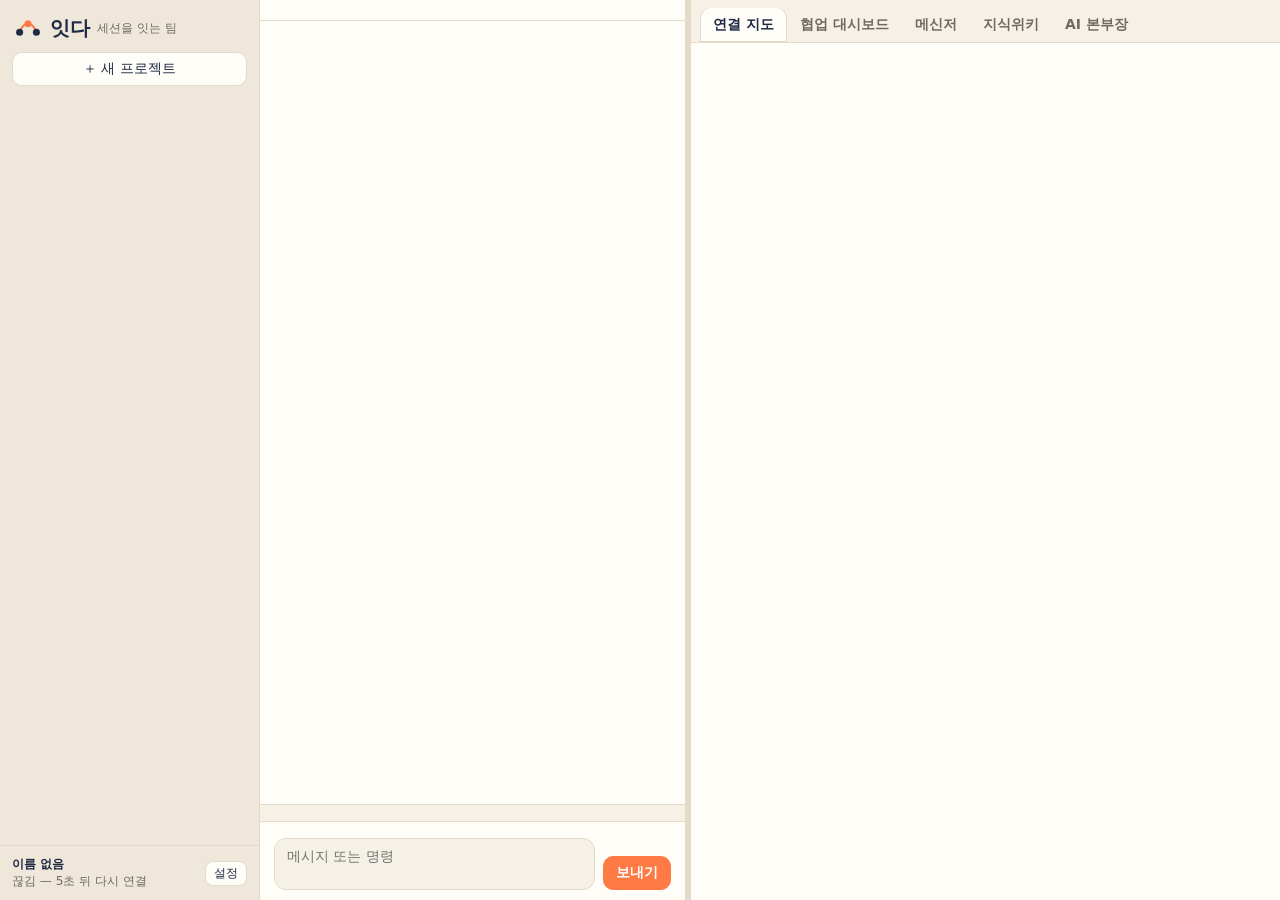
==== commit db4d6646: "되돌림: 「잇다 화면 다듬기」 이전 모습으로 복구 (회장님 지시) 화면·사용 설명 그림·투자 자료 제품 화면·본부장 보고 글·윈도우 묶음을 모두 그 전 저장 기록 상태로 되돌림. " ====
--- a/itda/app/ui/index.html
+++ b/itda/app/ui/index.html
@@ -4,8 +4,6 @@
 <meta charset="utf-8">
 <meta name="viewport" content="width=device-width, initial-scale=1">
 <title>잇다</title>
-<link rel="preconnect" href="https://fonts.googleapis.com">
-<link rel="stylesheet" href="https://fonts.googleapis.com/css2?family=IBM+Plex+Mono:wght@400;500&family=IBM+Plex+Sans+KR:wght@400;500;600&display=swap">
 <link rel="stylesheet" href="style.css">
 </head>
 <body>
@@ -13,10 +11,10 @@
   <!-- ① 왼쪽: 프로젝트 → 컴퓨터·사람 → 세션 -->
   <aside id="side">
     <div class="brand">
-      <svg viewBox="0 0 40 40" width="24" height="24" aria-hidden="true"><path d="M8 26 C14 10, 26 10, 32 26" fill="none" stroke="var(--accent)" stroke-width="2.5" stroke-dasharray="4 3" stroke-linecap="round"/><circle cx="8" cy="26" r="4.5" fill="var(--ink)"/><circle cx="20" cy="14" r="4.5" fill="var(--accent)"/><circle cx="32" cy="26" r="4.5" fill="var(--ink)"/></svg>
-      <b>잇다</b><span>세션을 잇는 팀</span>
+      <svg viewBox="0 0 40 40" width="28" height="28" aria-hidden="true"><path d="M8 26 C14 10, 26 10, 32 26" fill="none" stroke="var(--accent)" stroke-width="3" stroke-linecap="round"/><circle cx="8" cy="26" r="5" fill="var(--navy)"/><circle cx="20" cy="14" r="5" fill="var(--accent)"/><circle cx="32" cy="26" r="5" fill="var(--navy)"/></svg>
+      <b>잇다</b><span class="muted small">세션을 잇는 팀</span>
     </div>
-    <button class="btn wide" id="btnNewProject"><svg class="i" width="16" height="16" viewBox="0 0 24 24" fill="none" stroke="currentColor" stroke-width="1.5" stroke-linecap="round" stroke-linejoin="round" aria-hidden="true"><path d="M5 12h14M12 5v14"/></svg>새 프로젝트</button>
+    <button class="btn wide" id="btnNewProject">＋ 새 프로젝트</button>
     <div id="tree"></div>
     <div class="me" id="meBox"></div>
   </aside>
@@ -40,11 +38,11 @@
   <!-- ③ 오른쪽: 아티팩트 공간 -->
   <section id="right">
     <nav id="tabs">
-      <button data-tab="map" class="on"><svg class="i" width="16" height="16" viewBox="0 0 24 24" fill="none" stroke="currentColor" stroke-width="1.5" stroke-linecap="round" stroke-linejoin="round" aria-hidden="true"><circle cx="5" cy="12" r="2"/><circle cx="19" cy="5" r="2"/><circle cx="19" cy="19" r="2"/><path d="M7 12c5 0 5-7 10-7M7 12c5 0 5 7 10 7"/></svg>연결 지도</button>
-      <button data-tab="board"><svg class="i" width="16" height="16" viewBox="0 0 24 24" fill="none" stroke="currentColor" stroke-width="1.5" stroke-linecap="round" stroke-linejoin="round" aria-hidden="true"><rect x="3" y="3" width="7" height="9" rx="1"/><rect x="14" y="3" width="7" height="5" rx="1"/><rect x="14" y="12" width="7" height="9" rx="1"/><rect x="3" y="16" width="7" height="5" rx="1"/></svg>협업 대시보드</button>
-      <button data-tab="chat"><svg class="i" width="16" height="16" viewBox="0 0 24 24" fill="none" stroke="currentColor" stroke-width="1.5" stroke-linecap="round" stroke-linejoin="round" aria-hidden="true"><path d="M21 15a2 2 0 0 1-2 2H7l-4 4V5a2 2 0 0 1 2-2h14a2 2 0 0 1 2 2z"/></svg>메신저 <i id="unread" class="count"></i></button>
-      <button data-tab="wiki"><svg class="i" width="16" height="16" viewBox="0 0 24 24" fill="none" stroke="currentColor" stroke-width="1.5" stroke-linecap="round" stroke-linejoin="round" aria-hidden="true"><path d="M4 19.5v-15A2.5 2.5 0 0 1 6.5 2H20v20H6.5a2.5 2.5 0 0 1 0-5H20"/></svg>지식위키</button>
-      <button data-tab="agent"><svg class="i" width="16" height="16" viewBox="0 0 24 24" fill="none" stroke="currentColor" stroke-width="1.5" stroke-linecap="round" stroke-linejoin="round" aria-hidden="true"><circle cx="12" cy="12" r="10"/><path d="m16.24 7.76-1.8 5.41a2 2 0 0 1-1.27 1.27L7.76 16.24l1.8-5.41a2 2 0 0 1 1.27-1.27z"/></svg>AI 본부장</button>
+      <button data-tab="map" class="on">연결 지도</button>
+      <button data-tab="board">협업 대시보드</button>
+      <button data-tab="chat">메신저 <i id="unread"></i></button>
+      <button data-tab="wiki">지식위키</button>
+      <button data-tab="agent">AI 본부장</button>
     </nav>
     <div id="pane"></div>
   </section>
--- a/itda/app/ui/style.css
+++ b/itda/app/ui/style.css
@@ -1,301 +1,208 @@
-/* 잇다 화면 꾸밈
-   방향: 꼼꼼하다 · 조용하다 · 이어 붙인다 / 세계: 바느질과 이음매
-   바탕은 따뜻한 회색(거의 무채색), 주황은 바늘땀·고른 것·핵심 숫자에만.
-   고유 표시: 바늘땀 점선(--stitch) */
 :root {
-  --page: #f7f5f1;
-  --side: #f1eee8;
-  --card: #fdfcfa;
-  --raised: #efebe4;
-  --ink: #1f1b16;
-  --ink-2: #5e554a;
-  --ink-3: #7b7266;
-  --line: rgba(31, 27, 22, .09);
-  --line-strong: rgba(31, 27, 22, .16);
-  --thread: #cbbfae;
-  --accent: #ff7a45;
-  --accent-ink: #b8471a;
-  --accent-wash: rgba(255, 122, 69, .10);
-  --ok: #2f9e66;
-  --warn: #c98a1b;
-  --bad: #d4473f;
-  --btn: #1f1b16;
-  --btn-ink: #fdfcfa;
-  --term-bg: #171512;
-  --term-ink: #e9e4da;
-  --term-dim: #8a847a;
-  --stitch: repeating-linear-gradient(to bottom, var(--accent) 0 6px, transparent 6px 10px);
-  --sans: "IBM Plex Sans KR", "Malgun Gothic", "Apple SD Gothic Neo", "Noto Sans KR", system-ui, sans-serif;
-  --mono: "IBM Plex Mono", "D2Coding", Consolas, ui-monospace, monospace;
-  --ease: cubic-bezier(0.22, 1, 0.36, 1);
+  --navy: #1F2A44;
+  --accent: #FF7A45;
+  --accent-soft: #FFE6DA;
+  --bg: #F6F1E7;
+  --paper: #FFFDF8;
+  --side: #EFE8DA;
+  --line: #E3DACA;
+  --text: #1F2A44;
+  --muted: #6E6A63;
+  --green: #2BB673;
+  --yellow: #E8A33D;
+  --red: #E5484D;
+  --term-bg: #151B2C;
+  --term-text: #E6E9F0;
+  --radius: 12px;
+  font-family: Pretendard, "Pretendard Variable", "Malgun Gothic", "Apple SD Gothic Neo", "Noto Sans KR", system-ui, sans-serif;
   color-scheme: light;
 }
 @media (prefers-color-scheme: dark) {
   :root:not([data-theme="light"]) {
-    --page: #161513; --side: #12110f; --card: #1c1a18; --raised: #262421;
-    --ink: #efe9de; --ink-2: #aaa398; --ink-3: #8a847a;
-    --line: rgba(239, 233, 222, .08); --line-strong: rgba(239, 233, 222, .14); --thread: #4a443c;
-    --accent-ink: #ff9466; --accent-wash: rgba(255, 122, 69, .14);
-    --ok: #4cc38a; --warn: #d9a440; --bad: #e5484d;
-    --btn: #efe9de; --btn-ink: #161513; --term-bg: #0f0e0c;
-    color-scheme: dark;
+    --bg: #171A22; --paper: #1F2330; --side: #1B1F2A; --line: #2E3445; --text: #E9E6DF; --muted: #A09B92;
+    --accent-soft: #4A2B1F; --navy: #C9D3EA; color-scheme: dark;
   }
 }
 :root[data-theme="dark"] {
-  --page: #161513; --side: #12110f; --card: #1c1a18; --raised: #262421;
-  --ink: #efe9de; --ink-2: #aaa398; --ink-3: #8a847a;
-  --line: rgba(239, 233, 222, .08); --line-strong: rgba(239, 233, 222, .14); --thread: #4a443c;
-  --accent-ink: #ff9466; --accent-wash: rgba(255, 122, 69, .14);
-  --ok: #4cc38a; --warn: #d9a440; --bad: #e5484d;
-  --btn: #efe9de; --btn-ink: #161513; --term-bg: #0f0e0c;
-  color-scheme: dark;
-}
-
+  --bg: #171A22; --paper: #1F2330; --side: #1B1F2A; --line: #2E3445; --text: #E9E6DF; --muted: #A09B92;
+  --accent-soft: #4A2B1F; --navy: #C9D3EA; color-scheme: dark;
+}
 * { box-sizing: border-box; }
-html, body { margin: 0; height: 100%; background: var(--page); color: var(--ink); font-family: var(--sans); font-size: 14px; line-height: 1.5; }
+html, body { margin: 0; height: 100%; background: var(--bg); color: var(--text); font-size: 14px; }
 button, input, textarea, select { font: inherit; color: inherit; }
-:focus-visible { outline: 2px solid var(--accent); outline-offset: 2px; }
-.muted { color: var(--ink-3); }
+.muted { color: var(--muted); }
 .small { font-size: 12px; }
-.mono { font-family: var(--mono); font-variant-numeric: tabular-nums; }
 .hidden { display: none !important; }
-svg.i { flex: none; display: block; color: var(--ink-3); }
-
-#app { display: grid; grid-template-columns: 264px minmax(360px, 1fr) 4px var(--right-w, 46%); height: 100vh; }
-
-/* ── 단추 ── */
-.btn { display: inline-flex; align-items: center; gap: 8px; height: 32px; padding: 0 12px; border: 1px solid var(--line-strong); background: var(--card); border-radius: 8px; cursor: pointer; transition: background-color 150ms var(--ease), border-color 150ms var(--ease); white-space: nowrap; }
-.btn:hover { background: var(--raised); }
-.btn:active { transform: scale(.98); }
-.btn.primary { background: var(--btn); color: var(--btn-ink); border-color: var(--btn); font-weight: 500; }
-.btn.primary:hover { opacity: .9; }
-.btn.sm { height: 28px; padding: 0 8px; font-size: 13px; border-radius: 6px; }
-.btn.wide { margin: 0 12px 8px; justify-content: center; }
-select.btn { padding-right: 4px; }
-
-/* ── ① 사이드 ── */
+
+#app { display: grid; grid-template-columns: 260px minmax(360px, 1fr) 6px var(--right-w, 46%); height: 100vh; }
+
+/* ① 사이드 */
 #side { background: var(--side); border-right: 1px solid var(--line); display: flex; flex-direction: column; min-height: 0; }
-.brand { display: flex; align-items: center; gap: 8px; height: 56px; padding: 0 16px; }
-.brand b { font-size: 17px; font-weight: 600; }
-.brand span { font-size: 12px; color: var(--ink-3); }
-#tree { flex: 1; overflow: auto; padding: 4px 8px 16px; }
-.proj { margin-top: 16px; }
-.proj:first-child { margin-top: 4px; }
-.proj > .pt { display: flex; align-items: center; gap: 8px; height: 32px; padding: 0 8px; border-radius: 8px; cursor: pointer; font-weight: 500; transition: background-color 150ms var(--ease); }
-.proj > .pt:hover, .node:hover, .addsess:hover { background: var(--raised); }
-.proj > .pt .name { flex: 1; overflow: hidden; text-overflow: ellipsis; white-space: nowrap; }
-.kind { font-size: 12px; color: var(--ink-3); }
-.pc { margin: 8px 0 0; }
-.pc .who { display: flex; align-items: center; gap: 8px; height: 28px; padding: 0 8px; font-size: 13px; color: var(--ink-2); }
-.pc .who b { font-weight: 500; color: var(--ink); }
-.pc .who .comp { font-size: 12px; color: var(--ink-3); overflow: hidden; text-overflow: ellipsis; white-space: nowrap; }
-.node { position: relative; display: flex; align-items: center; gap: 8px; height: 32px; padding: 0 8px 0 32px; border-radius: 8px; cursor: pointer; font-size: 13px; color: var(--ink-2); transition: background-color 150ms var(--ease); }
-.node.team { padding-left: 8px; color: var(--ink); }
+.brand { display: flex; align-items: center; gap: 8px; padding: 14px 14px 10px; }
+.brand b { font-size: 20px; letter-spacing: -0.5px; }
+.btn { border: 1px solid var(--line); background: var(--paper); border-radius: 10px; padding: 7px 12px; cursor: pointer; }
+.btn:hover { border-color: var(--accent); }
+.btn.primary { background: var(--accent); color: #fff; border-color: var(--accent); font-weight: 600; }
+.btn.ghost { background: transparent; }
+.btn.wide { margin: 0 12px 8px; }
+.btn.sm { padding: 3px 8px; font-size: 12px; border-radius: 8px; }
+#tree { flex: 1; overflow: auto; padding: 4px 8px 12px; }
+.proj { margin-top: 6px; }
+.proj > .pt { display: flex; align-items: center; gap: 6px; padding: 8px 8px; border-radius: 10px; cursor: pointer; font-weight: 700; }
+.proj > .pt:hover, .node:hover { background: rgba(0,0,0,.05); }
+.proj.on > .pt { background: var(--paper); box-shadow: 0 0 0 1px var(--line); }
+.kind { font-size: 11px; font-weight: 600; padding: 1px 6px; border-radius: 6px; background: var(--accent-soft); color: var(--accent); }
+.kind.biz { background: #DFF3EA; color: #1E8A57; }
+.pc { margin: 4px 0 0 12px; border-left: 1px dashed var(--line); padding-left: 6px; }
+.pc .who { display: flex; align-items: center; gap: 6px; padding: 5px 6px; font-weight: 600; font-size: 13px; }
+.pc .who .comp { font-weight: 400; color: var(--muted); font-size: 11px; }
+.node { display: flex; align-items: center; gap: 7px; padding: 5px 8px 5px 22px; border-radius: 8px; cursor: pointer; font-size: 13px; }
+.node.on { background: var(--accent-soft); }
 .node .t { flex: 1; overflow: hidden; text-overflow: ellipsis; white-space: nowrap; }
-.node.on { background: var(--raised); color: var(--ink); }
-.node.on::before { content: ""; position: absolute; left: 0; top: 6px; bottom: 6px; width: 2px; background: var(--stitch); }
-.node .tag-main { font-size: 12px; color: var(--ink-3); }
-.dot { width: 8px; height: 8px; border-radius: 50%; flex: none; background: var(--ink-3); }
-.dot.working { background: var(--ok); }
-.dot.waiting { background: var(--warn); }
-.dot.stalled { background: var(--bad); }
-.dot.done { background: var(--thread); }
-.dot.on { background: var(--ok); }
-.dot.off { background: transparent; border: 1.5px solid var(--ink-3); }
-.addsess { display: flex; align-items: center; gap: 8px; height: 28px; padding: 0 8px 0 32px; border-radius: 8px; font-size: 12px; color: var(--ink-3); cursor: pointer; }
-.me { border-top: 1px solid var(--line); padding: 12px 16px; display: flex; gap: 12px; align-items: center; font-size: 12px; }
-.me b { font-size: 13px; font-weight: 500; }
-.avatar { width: 28px; height: 28px; border-radius: 50%; display: grid; place-items: center; background: var(--raised); color: var(--ink-2); font-weight: 500; font-size: 12px; flex: none; border: 1px solid var(--line); }
-.avatar.agent { background: var(--btn); color: var(--btn-ink); border-color: var(--btn); }
-.avatar svg.i { color: currentColor; }
-
-/* ── ② 세션 창 ── */
-#center { display: flex; flex-direction: column; min-width: 0; min-height: 0; background: var(--card); }
-#sessHead { display: flex; align-items: center; gap: 12px; min-height: 64px; padding: 12px 16px; border-bottom: 1px solid var(--line); flex-wrap: wrap; }
-#sessHead h2 { margin: 0; font-size: 16px; font-weight: 500; display: flex; align-items: center; gap: 8px; }
-#sessHead .sub { display: flex; align-items: center; gap: 8px; font-size: 12px; color: var(--ink-3); margin-top: 2px; }
-.seg { display: inline-flex; padding: 2px; gap: 2px; background: var(--raised); border-radius: 8px; }
-.seg button { border: 0; background: transparent; height: 28px; padding: 0 12px; border-radius: 6px; cursor: pointer; color: var(--ink-2); font-size: 13px; transition: background-color 150ms var(--ease), color 150ms var(--ease); }
-.seg button:hover { color: var(--ink); }
-.seg button.on { background: var(--card); color: var(--ink); box-shadow: 0 1px 2px rgba(0, 0, 0, .06); font-weight: 500; }
+.dot { width: 8px; height: 8px; border-radius: 50%; flex: none; background: var(--muted); }
+.dot.working { background: var(--green); box-shadow: 0 0 0 3px rgba(43,182,115,.18); }
+.dot.waiting { background: var(--yellow); }
+.dot.stalled { background: var(--red); animation: blink 1.4s infinite; }
+.dot.done { background: #9aa3b5; }
+.dot.on { background: var(--green); } .dot.off { background: #b9b2a6; }
+@keyframes blink { 50% { opacity: .35; } }
+.addsess { margin: 2px 0 6px 22px; font-size: 12px; color: var(--muted); cursor: pointer; }
+.addsess:hover { color: var(--accent); }
+.me { border-top: 1px solid var(--line); padding: 10px 12px; display: flex; gap: 8px; align-items: center; font-size: 12px; }
+.avatar { width: 28px; height: 28px; border-radius: 50%; display: grid; place-items: center; color: #fff; font-weight: 700; font-size: 12px; flex: none; }
+
+/* ② 세션 창 */
+#center { display: flex; flex-direction: column; min-width: 0; min-height: 0; background: var(--paper); }
+#sessHead { display: flex; align-items: center; gap: 10px; padding: 10px 14px; border-bottom: 1px solid var(--line); flex-wrap: wrap; }
+#sessHead h2 { margin: 0; font-size: 16px; }
+.seg { display: inline-flex; border: 1px solid var(--line); border-radius: 10px; overflow: hidden; }
+.seg button { border: 0; background: transparent; padding: 5px 10px; cursor: pointer; }
+.seg button.on { background: var(--navy); color: var(--paper); }
 .grow { flex: 1; }
-.log { flex: 1; overflow: auto; padding: 16px 24px; }
-.log.term { background: var(--term-bg); color: var(--term-ink); font-family: var(--mono); font-size: 13px; line-height: 1.6; }
+.log { flex: 1; overflow: auto; padding: 14px 16px; }
+.log.term { background: var(--term-bg); color: var(--term-text); font-family: "D2Coding", "Cascadia Mono", Consolas, monospace; font-size: 13px; line-height: 1.55; }
 .log.term .l { white-space: pre-wrap; word-break: break-word; }
-.log.term .l.in { color: #f2c3a6; }
-.log.term .l.in::before { content: "› "; color: var(--accent); }
-.log.term .l.err { color: #f19a94; }
-.log.term .l.sys { color: var(--term-dim); }
-.log.term .l.coach { color: #a9d8bd; }
-.log.term .l.req { color: #e8c77a; }
-.log.term .ts { color: #5d574e; margin-right: 8px; font-size: 12px; }
-.msgrow { display: flex; gap: 12px; margin: 16px 0; max-width: 760px; }
-.msgrow .body { white-space: pre-wrap; line-height: 1.6; }
-.msgrow .who { font-size: 12px; color: var(--ink-3); margin-bottom: 4px; display: flex; gap: 8px; }
-.msgrow .who b { font-weight: 500; color: var(--ink-2); }
-.msgrow.in .body { background: var(--raised); padding: 8px 12px; border-radius: 12px; }
-.sysline { display: flex; align-items: center; gap: 8px; justify-content: center; font-size: 12px; color: var(--ink-3); margin: 12px 0; }
-.note { position: relative; margin: 12px 0; padding: 12px 16px 12px 20px; border-radius: 12px; background: var(--page); border: 1px solid var(--line); white-space: pre-wrap; line-height: 1.6; max-width: 760px; }
-.note .h { display: flex; align-items: center; gap: 8px; font-size: 12px; color: var(--ink-3); margin-bottom: 4px; }
-.note.req::before { content: ""; position: absolute; left: 8px; top: 12px; bottom: 12px; width: 2px; background: var(--stitch); }
-.log.term .note { background: rgba(255, 255, 255, .04); border-color: rgba(255, 255, 255, .08); color: var(--term-ink); font-family: var(--sans); }
-.queue { position: sticky; top: -16px; z-index: 2; margin: -16px -24px 16px; padding: 12px 24px; background: var(--card); border-bottom: 1px solid var(--line); }
-.log.term .queue { background: var(--term-bg); border-color: rgba(255, 255, 255, .08); font-family: var(--sans); }
-.queue .h { display: flex; align-items: center; gap: 8px; font-size: 13px; font-weight: 500; margin-bottom: 8px; }
-.queue .h .mono { color: var(--accent-ink); }
-.log.term .queue .h .mono { color: var(--accent); }
-.queue .qi { display: grid; grid-template-columns: 1fr auto; gap: 8px 12px; align-items: center; padding: 8px 0 8px 12px; border-top: 1px solid var(--line); position: relative; font-size: 13px; }
-.queue .qi::before { content: ""; position: absolute; left: 0; top: 10px; bottom: 10px; width: 2px; background: var(--stitch); }
-.queue .qi .from { color: var(--ink-3); font-size: 12px; }
-.queue .acts { display: flex; gap: 4px; }
-#coachStrip { border-top: 1px solid var(--line); background: var(--page); padding: 8px 16px; display: flex; gap: 12px; align-items: center; font-size: 13px; min-height: 48px; }
-#coachStrip .txt { flex: 1; color: var(--ink-2); display: flex; gap: 8px; align-items: baseline; }
-#coachStrip .txt .kindlabel { margin: 0; }
-#coachStrip .lvl { display: flex; align-items: center; gap: 8px; font-size: 12px; color: var(--ink-3); }
-.kindlabel { font-size: 12px; font-weight: 500; margin-right: 8px; white-space: nowrap; }
-.kindlabel.warn { color: var(--bad); }
-.kindlabel.check { color: var(--warn); }
-.kindlabel.info { color: var(--ok); }
-#inputBar { border-top: 1px solid var(--line); padding: 12px 16px 16px; background: var(--card); }
+.log.term .l.in { color: #FFB38F; }
+.log.term .l.in::before { content: "› "; }
+.log.term .l.err { color: #FF8A8A; }
+.log.term .l.sys { color: #8C97B3; }
+.log.term .l.coach { color: #7EE2B0; }
+.log.term .l.req { color: #FFD479; }
+.log.term .ts { color: #59627A; margin-right: 8px; font-size: 11px; }
+.bub { display: flex; gap: 8px; margin: 10px 0; max-width: 820px; }
+.bub .body { background: var(--bg); border: 1px solid var(--line); padding: 9px 12px; border-radius: 14px; white-space: pre-wrap; line-height: 1.55; }
+.bub.in { flex-direction: row-reverse; margin-left: auto; }
+.bub.in .body { background: var(--accent-soft); border-color: transparent; }
+.bub .who { font-size: 11px; color: var(--muted); margin-bottom: 3px; }
+.sysline { text-align: center; font-size: 12px; color: var(--muted); margin: 8px 0; }
+.card-req, .card-coach { border-radius: 12px; padding: 10px 12px; margin: 10px 0; white-space: pre-wrap; line-height: 1.5; }
+.card-req { background: #FFF5D6; border: 1px solid #F1D27A; color: #5b4300; }
+.card-req.pending { position: sticky; top: -14px; z-index: 2; box-shadow: 0 6px 16px rgba(31,42,68,.12); }
+.log.term .card-req.pending { color: #5b4300; font-family: inherit; }
+.card-coach { background: #E5F6EE; border: 1px solid #A9DFC5; color: #134e35; }
+#coachStrip { border-top: 1px solid var(--line); background: var(--bg); padding: 8px 14px; display: flex; gap: 10px; align-items: center; font-size: 13px; }
+#coachStrip .txt { flex: 1; }
+#inputBar { border-top: 1px solid var(--line); padding: 10px 14px; background: var(--paper); }
 #inputBar .row { display: flex; gap: 8px; align-items: flex-end; }
-#inputBar textarea { flex: 1; resize: none; border: 1px solid var(--line-strong); border-radius: 12px; padding: 8px 12px; background: var(--page); line-height: 1.5; }
-#inputBar textarea:focus { outline: none; border-color: var(--ink-3); }
-#inputBar .btn { height: 40px; }
-.hint { font-size: 12px; color: var(--ink-3); margin-bottom: 8px; }
-.hint code, kbd { font-family: var(--mono); font-size: 12px; background: var(--raised); border: 1px solid var(--line); border-bottom-width: 2px; padding: 0 4px; border-radius: 4px; color: var(--ink-2); }
-
-#splitter { cursor: col-resize; background: var(--line); transition: background-color 150ms var(--ease); }
-#splitter:hover { background: var(--line-strong); }
-
-/* ── ③ 아티팩트 공간 ── */
-#right { display: flex; flex-direction: column; min-width: 0; min-height: 0; background: var(--page); }
-#tabs { display: flex; gap: 4px; padding: 0 12px; height: 48px; align-items: flex-end; border-bottom: 1px solid var(--line); overflow-x: auto; }
-#tabs button { position: relative; display: flex; align-items: center; gap: 8px; border: 0; background: transparent; height: 40px; padding: 0 12px; cursor: pointer; color: var(--ink-3); font-size: 13px; white-space: nowrap; transition: color 150ms var(--ease); }
-#tabs button:hover { color: var(--ink); }
-#tabs button.on { color: var(--ink); font-weight: 500; }
-#tabs button.on svg.i { color: var(--ink); }
-#tabs button.on::after { content: ""; position: absolute; left: 12px; right: 12px; bottom: -1px; height: 2px; background: var(--accent); }
-.count { font-family: var(--mono); font-size: 12px; font-style: normal; min-width: 20px; height: 18px; padding: 0 6px; border-radius: 6px; background: var(--btn); color: var(--btn-ink); display: inline-grid; place-items: center; }
-.count:empty { display: none; }
-#pane { flex: 1; overflow: auto; background: var(--page); min-height: 0; }
-.pad { padding: 16px; }
-h3 { margin: 0 0 12px; font-size: 14px; font-weight: 500; }
-
-/* 연결 지도 — 이 화면의 볼거리 */
-.map-tools { display: flex; gap: 12px; align-items: center; padding: 12px 16px; flex-wrap: wrap; }
-.map-tools b { font-weight: 500; font-size: 15px; }
-.map-sum { display: flex; gap: 16px; flex-wrap: wrap; padding: 0 16px 12px; font-size: 12px; color: var(--ink-3); }
-.map-sum span b { font-family: var(--mono); font-weight: 500; color: var(--ink); margin-right: 4px; }
-.map-card { margin: 0 16px 16px; background: var(--card); border: 1px solid var(--line); border-radius: 16px; padding: 16px 8px; overflow-x: auto; }
-svg.map { display: block; width: 100%; min-width: 600px; max-width: 760px; margin: 0 auto; font-family: var(--sans); }
-svg.map text { fill: var(--ink); }
-svg.map .sub { fill: var(--ink-3); font-family: var(--mono); }
-svg.map .art, svg.map .ses { cursor: pointer; }
-svg.map .art:hover .sheet-top, svg.map .ses:hover .row-bg { stroke: var(--ink-3); }
-.legend { display: flex; gap: 16px; flex-wrap: wrap; font-size: 12px; color: var(--ink-3); padding: 0 16px 16px; align-items: center; }
-.legend span { display: inline-flex; gap: 8px; align-items: center; }
-.legend .st { width: 24px; height: 2px; background: repeating-linear-gradient(to right, var(--accent) 0 6px, transparent 6px 10px); }
-.legend .th { width: 24px; height: 2px; background: repeating-linear-gradient(to right, var(--thread) 0 6px, transparent 6px 10px); }
+#inputBar textarea { flex: 1; resize: none; border: 1px solid var(--line); border-radius: 12px; padding: 9px 12px; background: var(--bg); }
+#inputBar textarea:focus { outline: 2px solid var(--accent-soft); border-color: var(--accent); }
+.hint { font-size: 12px; color: var(--muted); margin-bottom: 6px; }
+.hint code { background: var(--bg); padding: 1px 5px; border-radius: 5px; }
+
+#splitter { cursor: col-resize; background: var(--line); }
+#splitter:hover { background: var(--accent); }
+
+/* ③ 아티팩트 공간 */
+#right { display: flex; flex-direction: column; min-width: 0; min-height: 0; background: var(--bg); }
+#tabs { display: flex; gap: 2px; padding: 8px 10px 0; border-bottom: 1px solid var(--line); flex-wrap: wrap; }
+#tabs button { border: 0; background: transparent; padding: 8px 12px; border-radius: 10px 10px 0 0; cursor: pointer; color: var(--muted); font-weight: 600; }
+#tabs button.on { background: var(--paper); color: var(--text); box-shadow: 0 -1px 0 var(--line) inset, 1px 0 0 var(--line), -1px 0 0 var(--line); }
+#unread:not(:empty) { font-style: normal; background: var(--red); color: #fff; border-radius: 9px; padding: 0 6px; font-size: 11px; margin-left: 4px; }
+#pane { flex: 1; overflow: auto; background: var(--paper); min-height: 0; }
+.pad { padding: 14px 16px; }
+h3 { margin: 4px 0 10px; font-size: 15px; }
+
+/* 연결 지도 */
+.map-wrap { position: relative; }
+.map-tools { display: flex; gap: 8px; align-items: center; padding: 10px 14px; border-bottom: 1px solid var(--line); flex-wrap: wrap; }
+svg.map { display: block; width: 100%; }
+svg.map .lnk { fill: none; stroke: #CFC5B3; stroke-width: 1.5; }
+svg.map .n rect { stroke: var(--line); }
+svg.map text { font-family: inherit; fill: var(--text); }
+svg.map .art { cursor: pointer; }
+svg.map .art:hover rect { stroke: var(--accent); stroke-width: 2; }
+.legend { display: flex; gap: 12px; font-size: 12px; color: var(--muted); align-items: center; }
+.legend span { display: inline-flex; gap: 4px; align-items: center; }
 
 /* 대시보드 */
-.boards { display: flex; gap: 8px; padding: 12px 16px; border-bottom: 1px solid var(--line); flex-wrap: wrap; align-items: center; }
-.boards .lead-note { font-size: 12px; color: var(--ink-3); padding: 12px 16px 0; }
-.grid { display: grid; grid-template-columns: repeat(auto-fill, minmax(260px, 1fr)); gap: 12px; padding: 16px; }
-.card { background: var(--card); border: 1px solid var(--line); border-radius: 12px; padding: 16px 20px; min-width: 0; }
-.card.wide { grid-column: 1 / -1; }
-.card h4 { display: flex; align-items: center; gap: 8px; margin: 0 0 12px; font-size: 13px; color: var(--ink-2); font-weight: 500; }
-.card h4 .mono { margin-left: auto; color: var(--ink-3); font-weight: 400; }
-.figure { font-family: var(--mono); font-size: 28px; font-weight: 500; line-height: 1; font-variant-numeric: tabular-nums; }
-.figure small { font-family: var(--sans); font-size: 13px; color: var(--ink-3); font-weight: 400; margin-left: 4px; }
-.bar { height: 6px; background: var(--raised); border-radius: 4px; overflow: hidden; }
-.bar > i { display: block; height: 100%; background: var(--ink-3); border-radius: 4px; }
-.bar.lead > i { background: var(--accent); }
+.boards { display: flex; gap: 6px; padding: 10px 14px; border-bottom: 1px solid var(--line); flex-wrap: wrap; align-items: center; }
+.chip { border: 1px solid var(--line); border-radius: 20px; padding: 4px 12px; cursor: pointer; background: var(--paper); font-size: 13px; }
+.chip.on { background: var(--navy); color: var(--paper); border-color: var(--navy); }
+.grid { display: grid; grid-template-columns: repeat(auto-fill, minmax(260px, 1fr)); gap: 12px; padding: 14px; }
+.card { background: var(--paper); border: 1px solid var(--line); border-radius: var(--radius); padding: 12px 14px; }
+.card h4 { margin: 0 0 8px; font-size: 13px; color: var(--muted); font-weight: 700; }
+.big { font-size: 28px; font-weight: 800; letter-spacing: -1px; }
+.bar { height: 8px; background: var(--bg); border-radius: 6px; overflow: hidden; }
+.bar > i { display: block; height: 100%; background: var(--accent); border-radius: 6px; }
+.bar.g > i { background: var(--green); }
 .check { display: flex; gap: 8px; align-items: flex-start; padding: 4px 0; font-size: 13px; }
-.check input { margin-top: 4px; accent-color: var(--ink); }
-.check .done { text-decoration: line-through; color: var(--ink-3); }
-.check .meta { color: var(--ink-3); font-size: 12px; }
-.check .miss { color: var(--bad); font-size: 12px; }
-.addrow { display: flex; gap: 8px; margin-top: 8px; }
-.addrow input { flex: 1; height: 28px; border: 1px solid var(--line-strong); border-radius: 6px; padding: 0 8px; background: var(--page); }
-.wl { display: grid; grid-template-columns: 56px 1fr 48px; gap: 12px; align-items: center; font-size: 13px; margin: 8px 0; }
-.wl .mono { font-size: 12px; color: var(--ink-3); text-align: right; }
-.stack { display: flex; height: 8px; border-radius: 4px; overflow: hidden; background: var(--raised); gap: 2px; }
+.check input { margin-top: 3px; accent-color: var(--accent); }
+.check .done { text-decoration: line-through; color: var(--muted); }
+.wl { display: grid; grid-template-columns: 64px 1fr 44px; gap: 8px; align-items: center; font-size: 12px; margin: 6px 0; }
+.stack { display: flex; height: 10px; border-radius: 6px; overflow: hidden; background: var(--bg); }
 .stack i { display: block; height: 100%; }
-.legendrow { display: flex; gap: 12px; flex-wrap: wrap; font-size: 12px; color: var(--ink-3); }
-.legendrow span { display: inline-flex; align-items: center; gap: 4px; }
-.item { font-size: 13px; padding: 8px 0; border-top: 1px solid var(--line); display: flex; gap: 8px; align-items: baseline; }
-.item:first-of-type { border-top: 0; }
-.item .when { margin-left: auto; color: var(--ink-3); font-size: 12px; font-family: var(--mono); white-space: nowrap; }
-.item.click { cursor: pointer; }
-.item.click:hover { color: var(--accent-ink); }
+.coachitem { font-size: 13px; padding: 6px 0; border-bottom: 1px dashed var(--line); }
+.coachitem:last-child { border: 0; }
+.tag { font-size: 11px; padding: 0 6px; border-radius: 6px; margin-right: 4px; font-weight: 700; }
+.tag.warn { background: #FDE2E2; color: var(--red); }
+.tag.check { background: #FFF1CC; color: #946200; }
+.tag.info { background: #DFF3EA; color: #1E8A57; }
 
 /* 메신저 */
-.chat { display: grid; grid-template-columns: 200px 1fr; height: 100%; }
-.chlist { border-right: 1px solid var(--line); background: var(--side); overflow: auto; padding: 8px; }
-.chlist .sec, .wlist .sec { font-size: 12px; color: var(--ink-3); margin: 16px 8px 4px; }
-.chlist .sec:first-child, .wlist .sec:first-child { margin-top: 8px; }
-.ch { display: flex; gap: 8px; align-items: center; height: 32px; padding: 0 8px; border-radius: 8px; cursor: pointer; font-size: 13px; color: var(--ink-2); transition: background-color 150ms var(--ease); }
-.ch:hover { background: var(--raised); }
-.ch.on { background: var(--raised); color: var(--ink); font-weight: 500; }
-.ch .n { margin-left: auto; }
-.ch.add { color: var(--ink-3); }
-.chmain { display: flex; flex-direction: column; min-height: 0; min-width: 0; background: var(--card); }
-.chhead { display: flex; flex-wrap: wrap; gap: 4px 12px; align-items: center; min-height: 48px; padding: 8px 16px; border-bottom: 1px solid var(--line); }
-.chhead b { font-weight: 500; display: flex; align-items: center; gap: 8px; }
-.chhead .muted { font-size: 12px; }
-.msgs { flex: 1; overflow: auto; padding: 8px 16px; }
-.msg { display: flex; gap: 12px; padding: 8px 0; }
-.msg .meta { font-size: 12px; color: var(--ink-3); display: flex; gap: 8px; align-items: baseline; }
-.msg .meta b { color: var(--ink); font-weight: 500; font-size: 13px; }
-.msg .txt { white-space: pre-wrap; line-height: 1.6; margin-top: 2px; }
-.msg .mention { color: var(--accent-ink); font-weight: 500; }
-.msg.agent .txt { background: var(--page); border: 1px solid var(--line); padding: 8px 12px; border-radius: 12px; }
-.reply { font-size: 12px; color: var(--ink-3); border-left: 2px solid var(--line-strong); padding-left: 8px; margin: 4px 0; }
-.attach { display: inline-flex; gap: 8px; align-items: center; height: 32px; border: 1px solid var(--line-strong); border-radius: 8px; padding: 0 12px; margin-top: 8px; cursor: pointer; font-size: 13px; background: var(--card); transition: background-color 150ms var(--ease); }
-.attach:hover { background: var(--raised); }
-.attach .mono { font-size: 12px; color: var(--ink-3); }
-.msgact { font-size: 12px; color: var(--ink-3); cursor: pointer; background: none; border: 0; padding: 0; }
-.msgact:hover { color: var(--ink); }
-.replying { display: flex; gap: 8px; align-items: center; margin: 0 16px; padding: 8px 0 0; font-size: 12px; color: var(--ink-3); }
-.chinput { border-top: 1px solid var(--line); padding: 12px 16px; display: flex; gap: 8px; }
-.chinput input { flex: 1; min-width: 0; height: 32px; border: 1px solid var(--line-strong); border-radius: 8px; padding: 0 12px; background: var(--page); }
-.chinput select { max-width: 160px; }
+.chat { display: grid; grid-template-columns: 190px 1fr; height: 100%; }
+.chlist { border-right: 1px solid var(--line); background: var(--side); overflow: auto; padding: 10px 6px; }
+.chlist .sec { font-size: 11px; color: var(--muted); font-weight: 700; margin: 10px 8px 4px; }
+.ch { padding: 6px 10px; border-radius: 8px; cursor: pointer; display: flex; gap: 6px; align-items: center; font-size: 13px; }
+.ch:hover { background: rgba(0,0,0,.05); }
+.ch.on { background: var(--navy); color: var(--paper); }
+.ch .n { margin-left: auto; background: var(--red); color: #fff; border-radius: 9px; padding: 0 6px; font-size: 11px; }
+.chmain { display: flex; flex-direction: column; min-height: 0; }
+.chhead { padding: 10px 14px; border-bottom: 1px solid var(--line); font-weight: 700; display: flex; gap: 4px 10px; align-items: baseline; flex-wrap: wrap; white-space: nowrap; }
+.chhead .muted { white-space: normal; }
+.msgs { flex: 1; overflow: auto; padding: 10px 14px; }
+.msg { display: flex; gap: 10px; padding: 6px 0; }
+.msg .meta { font-size: 12px; color: var(--muted); }
+.msg .meta b { color: var(--text); margin-right: 6px; }
+.msg .txt { white-space: pre-wrap; line-height: 1.5; }
+.msg .mention { background: var(--accent-soft); color: var(--accent); border-radius: 4px; padding: 0 2px; font-weight: 600; }
+.msg.agent .txt { background: #EEF7F2; border: 1px solid #CDEBDC; padding: 8px 10px; border-radius: 10px; }
+.reply { font-size: 12px; color: var(--muted); border-left: 3px solid var(--line); padding-left: 8px; margin-bottom: 3px; }
+.attach { display: inline-flex; gap: 6px; align-items: center; border: 1px solid var(--line); border-radius: 10px; padding: 4px 10px; margin-top: 4px; cursor: pointer; font-size: 12px; background: var(--bg); }
+.attach:hover { border-color: var(--accent); }
+.msgact { font-size: 11px; color: var(--muted); cursor: pointer; margin-left: 6px; }
+.msgact:hover { color: var(--accent); }
+.chinput { border-top: 1px solid var(--line); padding: 8px 10px; display: flex; gap: 6px; }
+.chinput input { flex: 1; border: 1px solid var(--line); border-radius: 10px; padding: 8px 10px; background: var(--bg); }
 
 /* 위키 */
-.wiki { display: grid; grid-template-columns: 208px 1fr; height: 100%; }
-.wlist { border-right: 1px solid var(--line); overflow: auto; padding: 8px; background: var(--side); }
-.wpage { padding: 24px 32px; overflow: auto; background: var(--card); min-width: 0; }
-.wpage h3 { font-size: 20px; font-weight: 500; margin-bottom: 4px; }
-.wpage .body { white-space: pre-wrap; line-height: 1.75; max-width: 64ch; margin: 16px 0; }
-
-/* 본부장 */
-table.chk { width: 100%; border-collapse: collapse; font-size: 13px; }
-table.chk th { text-align: left; font-weight: 400; font-size: 12px; color: var(--ink-3); padding: 0 8px 8px 0; }
-table.chk td { padding: 8px 8px 8px 0; border-top: 1px solid var(--line); vertical-align: middle; }
-.verdict { display: inline-flex; align-items: center; gap: 8px; font-size: 12px; }
-.verdict.pass { color: var(--ok); } .verdict.miss { color: var(--bad); } .verdict.prog { color: var(--ink-3); }
-.verdict::before { content: ""; width: 6px; height: 6px; border-radius: 50%; background: currentColor; }
-.helpdesc { font-size: 13px; color: var(--ink-2); margin: 12px 0 0; }
-
-/* 대화상자 */
-.modal { position: fixed; inset: 0; background: rgba(15, 13, 10, .4); display: grid; place-items: center; z-index: 50; padding: 16px; }
-.modal .box { background: var(--card); border: 1px solid var(--line); border-radius: 16px; width: min(640px, 100%); max-height: 88vh; overflow: auto; padding: 24px; box-shadow: 0 8px 24px rgba(0, 0, 0, .12); animation: rise 300ms var(--ease) both; }
-.modal h3 { font-size: 16px; display: flex; align-items: center; gap: 8px; }
-.modal label { display: block; font-size: 12px; color: var(--ink-3); margin: 12px 0 4px; }
-.modal label.check { color: var(--ink); font-size: 13px; }
-.modal input:not([type=checkbox]), .modal textarea, .modal select { width: 100%; border: 1px solid var(--line-strong); border-radius: 8px; padding: 8px 12px; background: var(--page); }
-.modal .acts { display: flex; gap: 8px; justify-content: flex-end; margin-top: 24px; }
-.vers { display: flex; gap: 4px; flex-wrap: wrap; margin: 12px 0; }
-.vers button { font-family: var(--mono); font-size: 12px; height: 28px; padding: 0 8px; border-radius: 6px; border: 1px solid var(--line-strong); background: var(--card); cursor: pointer; color: var(--ink-2); }
-.vers button.on { background: var(--btn); border-color: var(--btn); color: var(--btn-ink); }
-.preview { border: 1px solid var(--line); border-radius: 12px; background: var(--page); padding: 16px; min-height: 120px; }
+.wiki { display: grid; grid-template-columns: 200px 1fr; height: 100%; }
+.wlist { border-right: 1px solid var(--line); overflow: auto; padding: 10px 6px; background: var(--side); }
+.wpage { padding: 16px 20px; overflow: auto; }
+.wpage pre { white-space: pre-wrap; font-family: inherit; line-height: 1.7; background: var(--bg); padding: 12px 14px; border-radius: 10px; }
+
+/* 모달 */
+.modal { position: fixed; inset: 0; background: rgba(15,18,28,.45); display: grid; place-items: center; z-index: 50; padding: 16px; }
+.modal .box { background: var(--paper); border-radius: 16px; width: min(720px, 100%); max-height: 88vh; overflow: auto; padding: 18px 20px; box-shadow: 0 20px 60px rgba(0,0,0,.25); }
+.modal label { display: block; font-size: 12px; color: var(--muted); margin: 10px 0 4px; }
+.modal input, .modal textarea, .modal select { width: 100%; border: 1px solid var(--line); border-radius: 10px; padding: 8px 10px; background: var(--bg); }
+.modal .acts { display: flex; gap: 8px; justify-content: flex-end; margin-top: 16px; }
+.vers { display: flex; gap: 6px; flex-wrap: wrap; margin: 8px 0; }
+.preview { border: 1px solid var(--line); border-radius: 12px; background: var(--bg); padding: 12px; min-height: 120px; }
 .preview svg { max-width: 260px; display: block; margin: auto; }
-.preview pre { white-space: pre-wrap; margin: 0; font-family: var(--sans); line-height: 1.6; }
-
-#toast { position: fixed; bottom: 24px; left: 50%; transform: translate(-50%, 8px); background: var(--btn); color: var(--btn-ink); padding: 8px 16px; border-radius: 8px; font-size: 13px; opacity: 0; transition: opacity 200ms var(--ease), transform 200ms var(--ease); pointer-events: none; z-index: 60; }
-#toast.show { opacity: 1; transform: translate(-50%, 0); }
-@keyframes rise { from { opacity: 0; transform: translateY(8px); } to { opacity: 1; transform: translateY(0); } }
-@media (prefers-reduced-motion: reduce) { * { animation: none !important; transition: none !important; } }
+.preview pre { white-space: pre-wrap; margin: 0; font-family: inherit; line-height: 1.6; }
+
+#toast { position: fixed; bottom: 18px; left: 50%; transform: translateX(-50%); background: var(--navy); color: var(--paper); padding: 9px 16px; border-radius: 10px; opacity: 0; transition: .25s; pointer-events: none; z-index: 60; }
+#toast.show { opacity: 1; }
 
 @media (max-width: 900px) {
   #app { grid-template-columns: 1fr; grid-template-rows: auto 60vh auto; height: auto; }
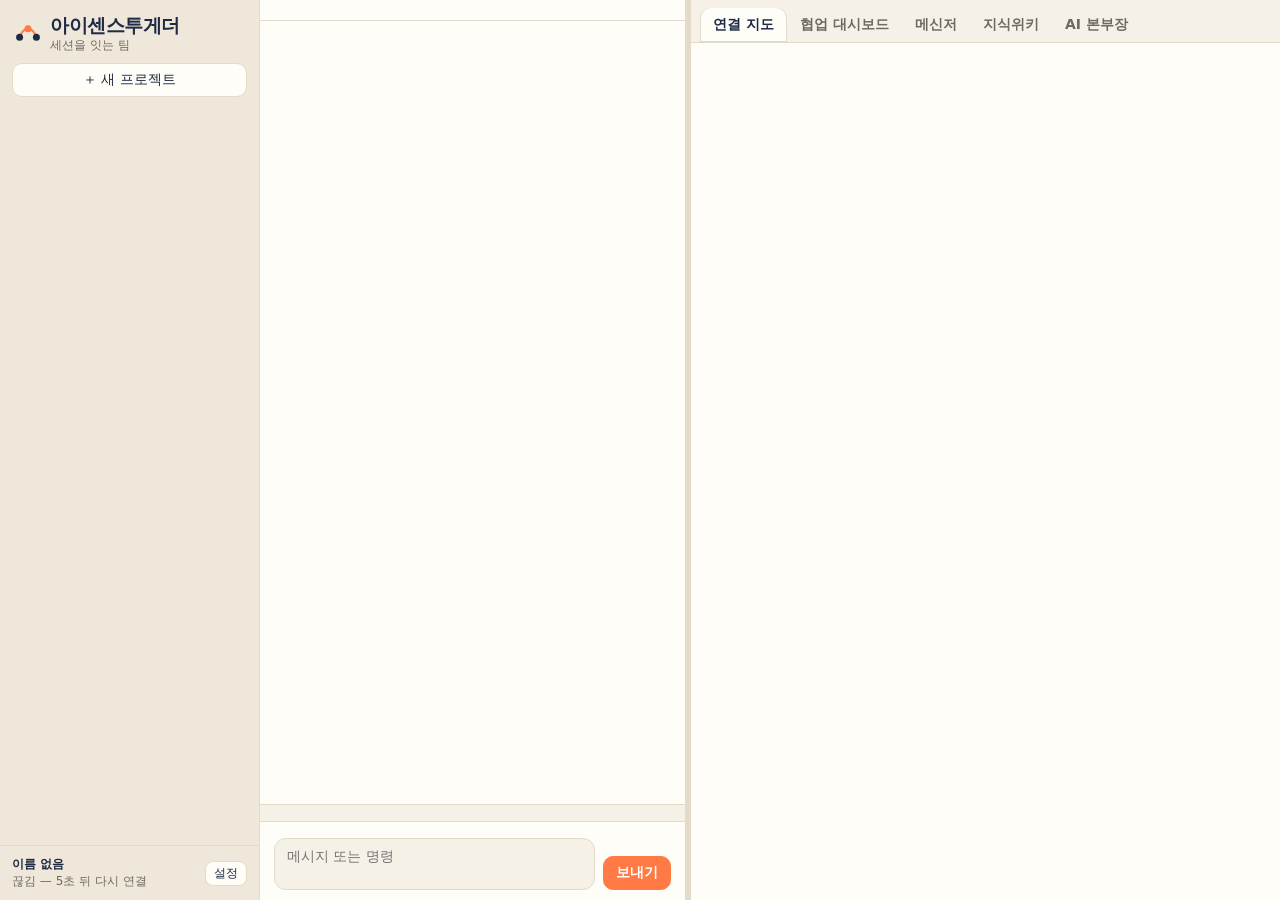
==== commit 34d96109: "제품 이름을 「아이센스투게더」로 변경 (회장님 지시) - 화면·문서 6종·투자 발표 원고·중계 서버 안내 문구·윈도우 앱 이름과 창 제목 변경 - 브랜드 기획서 1장 이름 뜻을 「" ====
--- a/itda/app/ui/index.html
+++ b/itda/app/ui/index.html
@@ -3,7 +3,7 @@
 <head>
 <meta charset="utf-8">
 <meta name="viewport" content="width=device-width, initial-scale=1">
-<title>잇다</title>
+<title>아이센스투게더</title>
 <link rel="stylesheet" href="style.css">
 </head>
 <body>
@@ -12,7 +12,7 @@
   <aside id="side">
     <div class="brand">
       <svg viewBox="0 0 40 40" width="28" height="28" aria-hidden="true"><path d="M8 26 C14 10, 26 10, 32 26" fill="none" stroke="var(--accent)" stroke-width="3" stroke-linecap="round"/><circle cx="8" cy="26" r="5" fill="var(--navy)"/><circle cx="20" cy="14" r="5" fill="var(--accent)"/><circle cx="32" cy="26" r="5" fill="var(--navy)"/></svg>
-      <b>잇다</b><span class="muted small">세션을 잇는 팀</span>
+      <div class="brandname"><b>아이센스투게더</b><span class="muted small">세션을 잇는 팀</span></div>
     </div>
     <button class="btn wide" id="btnNewProject">＋ 새 프로젝트</button>
     <div id="tree"></div>
--- a/itda/app/ui/style.css
+++ b/itda/app/ui/style.css
@@ -39,7 +39,8 @@
 /* ① 사이드 */
 #side { background: var(--side); border-right: 1px solid var(--line); display: flex; flex-direction: column; min-height: 0; }
 .brand { display: flex; align-items: center; gap: 8px; padding: 14px 14px 10px; }
-.brand b { font-size: 20px; letter-spacing: -0.5px; }
+.brand b { font-size: 19px; letter-spacing: -0.5px; white-space: nowrap; }
+.brandname { display: flex; flex-direction: column; line-height: 1.25; }
 .btn { border: 1px solid var(--line); background: var(--paper); border-radius: 10px; padding: 7px 12px; cursor: pointer; }
 .btn:hover { border-color: var(--accent); }
 .btn.primary { background: var(--accent); color: #fff; border-color: var(--accent); font-weight: 600; }
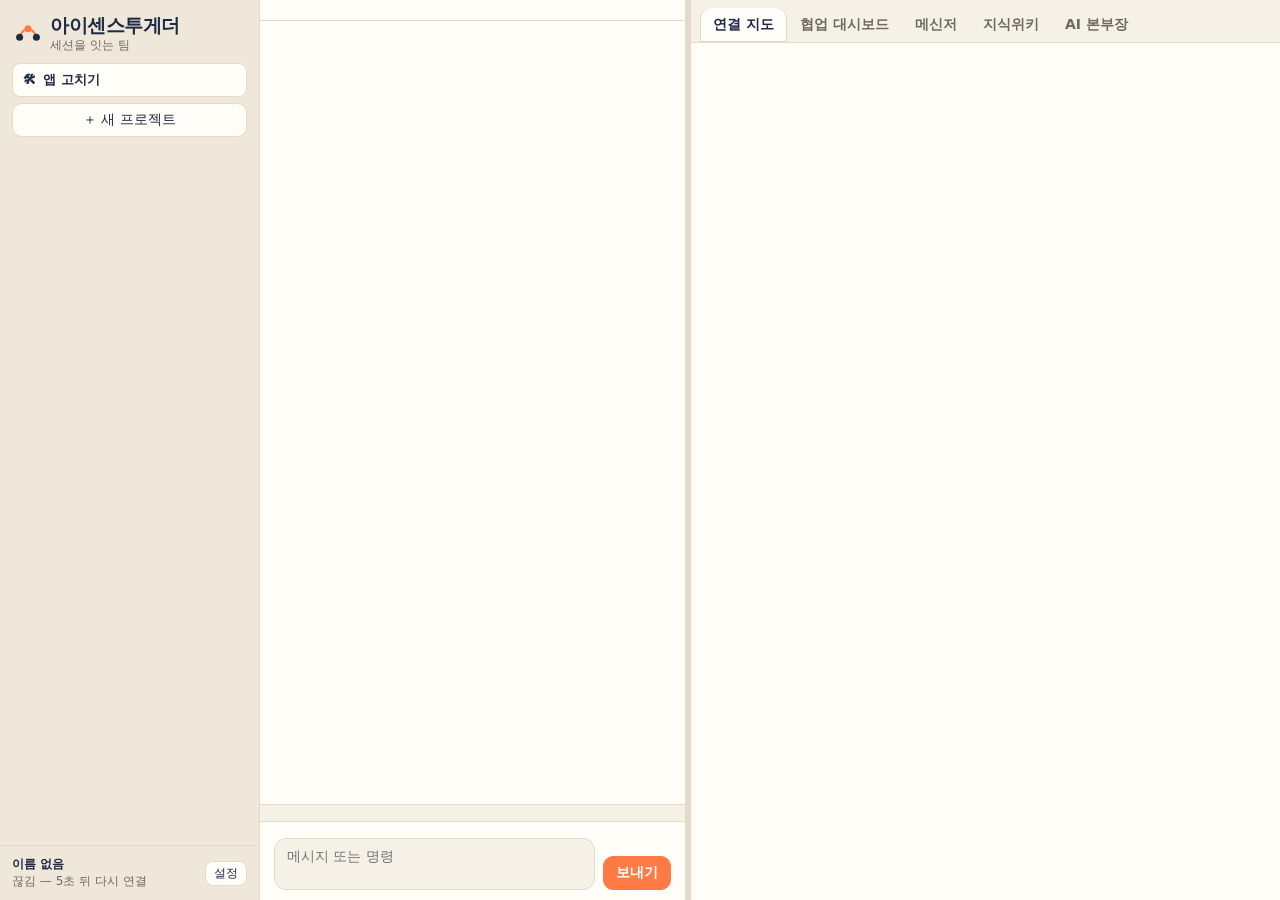
==== commit df1f7588: "화면: 배치 설정 적용, 확장 실행 장치·관리 화면, 「앱 고치기」 세션 - 배치 설정(layout.json 모양): 채널 목록 왼쪽·오른쪽, 탭 순서·숨기기(확장 탭 포함),  " ====
--- a/itda/app/ui/index.html
+++ b/itda/app/ui/index.html
@@ -14,6 +14,7 @@
       <svg viewBox="0 0 40 40" width="28" height="28" aria-hidden="true"><path d="M8 26 C14 10, 26 10, 32 26" fill="none" stroke="var(--accent)" stroke-width="3" stroke-linecap="round"/><circle cx="8" cy="26" r="5" fill="var(--navy)"/><circle cx="20" cy="14" r="5" fill="var(--accent)"/><circle cx="32" cy="26" r="5" fill="var(--navy)"/></svg>
       <div class="brandname"><b>아이센스투게더</b><span class="muted small">세션을 잇는 팀</span></div>
     </div>
+    <div class="node fixer" id="fixerNode" title="앱 화면을 말로 고치는 내 컴퓨터 전용 세션"><span>🛠</span><span class="t">앱 고치기</span></div>
     <button class="btn wide" id="btnNewProject">＋ 새 프로젝트</button>
     <div id="tree"></div>
     <div class="me" id="meBox"></div>
@@ -22,6 +23,7 @@
   <!-- ② 가운데: 세션 창 -->
   <main id="center">
     <header id="sessHead"></header>
+    <div id="bands"></div>
     <div id="log" class="log"></div>
     <div id="coachStrip"></div>
     <form id="inputBar" autocomplete="off">
@@ -43,6 +45,7 @@
       <button data-tab="chat">메신저 <i id="unread"></i></button>
       <button data-tab="wiki">지식위키</button>
       <button data-tab="agent">AI 본부장</button>
+      <button data-tab="admin" id="tabAdmin" class="hidden">관리</button>
     </nav>
     <div id="pane"></div>
   </section>
--- a/itda/app/ui/style.css
+++ b/itda/app/ui/style.css
@@ -34,7 +34,9 @@
 .small { font-size: 12px; }
 .hidden { display: none !important; }
 
-#app { display: grid; grid-template-columns: 260px minmax(360px, 1fr) 6px var(--right-w, 46%); height: 100vh; }
+/* --side-w·--fs 는 배치 설정(layout.json)의 사이드 폭·글자 크기 배율 */
+#app { display: grid; grid-template-columns: var(--side-w, 260px) minmax(360px, 1fr) 6px var(--right-w, 46%); height: calc(100vh / var(--fs, 1)); zoom: var(--fs, 1); }
+.modal .box, #toast { zoom: var(--fs, 1); }
 
 /* ① 사이드 */
 #side { background: var(--side); border-right: 1px solid var(--line); display: flex; flex-direction: column; min-height: 0; }
@@ -213,3 +215,41 @@
   .chat, .wiki { grid-template-columns: 1fr; }
   .chlist, .wlist { max-height: 160px; }
 }
+
+/* 이어지는 클로드 세션 */
+#claudeBar { flex-basis: 100%; display: flex; align-items: center; gap: 10px; flex-wrap: wrap; font-size: 12px; }
+.cstat { display: inline-flex; align-items: center; gap: 6px; font-weight: 600; color: var(--muted); }
+.cstat i { width: 8px; height: 8px; border-radius: 50%; background: var(--muted); }
+.cstat.on { color: var(--green); }
+.cstat.on i { background: var(--green); }
+.card-tool { background: var(--side); border: 1px solid var(--line); border-radius: 10px; padding: 6px 10px; margin: 6px 0; max-width: 820px; font-size: 12px; color: var(--muted); white-space: nowrap; overflow: hidden; text-overflow: ellipsis; }
+.card-tool b { color: var(--text); }
+.card-req.denied { background: #FFF5D6; border-color: #F1D27A; color: #5b4300; }
+.resline { text-align: center; font-size: 11px; color: var(--muted); margin: 8px 0; }
+.reqacts { margin-top: 8px; display: flex; gap: 6px; }
+.reqdone { margin-top: 6px; font-size: 11px; color: #8a6a1a; }
+.log.term .l.tool { color: #9AA3B8; }
+.log.term .l.denied { color: #FFD479; }
+.log.term .l.result { color: #59627A; text-align: center; }
+.log.term .reqacts, .log.term .reqdone { margin: 2px 0 6px 52px; }
+
+/* 배치 설정: 메신저 채널 목록 오른쪽 */
+.chat.right { grid-template-columns: 1fr 190px; }
+.chat.right .chlist { order: 2; border-right: 0; border-left: 1px solid var(--line); }
+.modal .box { max-height: calc(88vh / var(--fs, 1)); }
+@media (max-width: 900px) { .chat.right { grid-template-columns: 1fr; } }
+
+/* 확장: 탭·띠 격리 창 */
+#tabs button.ext::before { content: "🧩 "; font-size: 11px; }
+.extframe { display: block; width: 100%; height: 100%; border: 0; background: var(--paper); }
+#bands iframe { display: block; width: 100%; border: 0; border-bottom: 1px solid var(--line); background: var(--paper); }
+.perm { margin: 6px 0 0; padding-left: 18px; font-size: 13px; line-height: 1.6; }
+.perm .new { color: var(--accent); font-weight: 700; }
+.perm .bad { color: var(--red); }
+.fxcard { margin: 10px 0; max-width: 820px; line-height: 1.5; }
+.modal details summary { cursor: pointer; margin-top: 4px; }
+
+/* 「앱 고치기」 고정 항목 (새 프로젝트 단추 위) */
+.node.fixer { margin: 0 12px 6px; padding: 7px 10px; font-weight: 700; background: var(--paper); border: 1px solid var(--line); }
+.node.fixer.on { background: var(--accent-soft); border-color: var(--accent); }
+.node.fixer .n { background: var(--accent); color: #fff; border-radius: 9px; padding: 0 6px; font-size: 11px; }
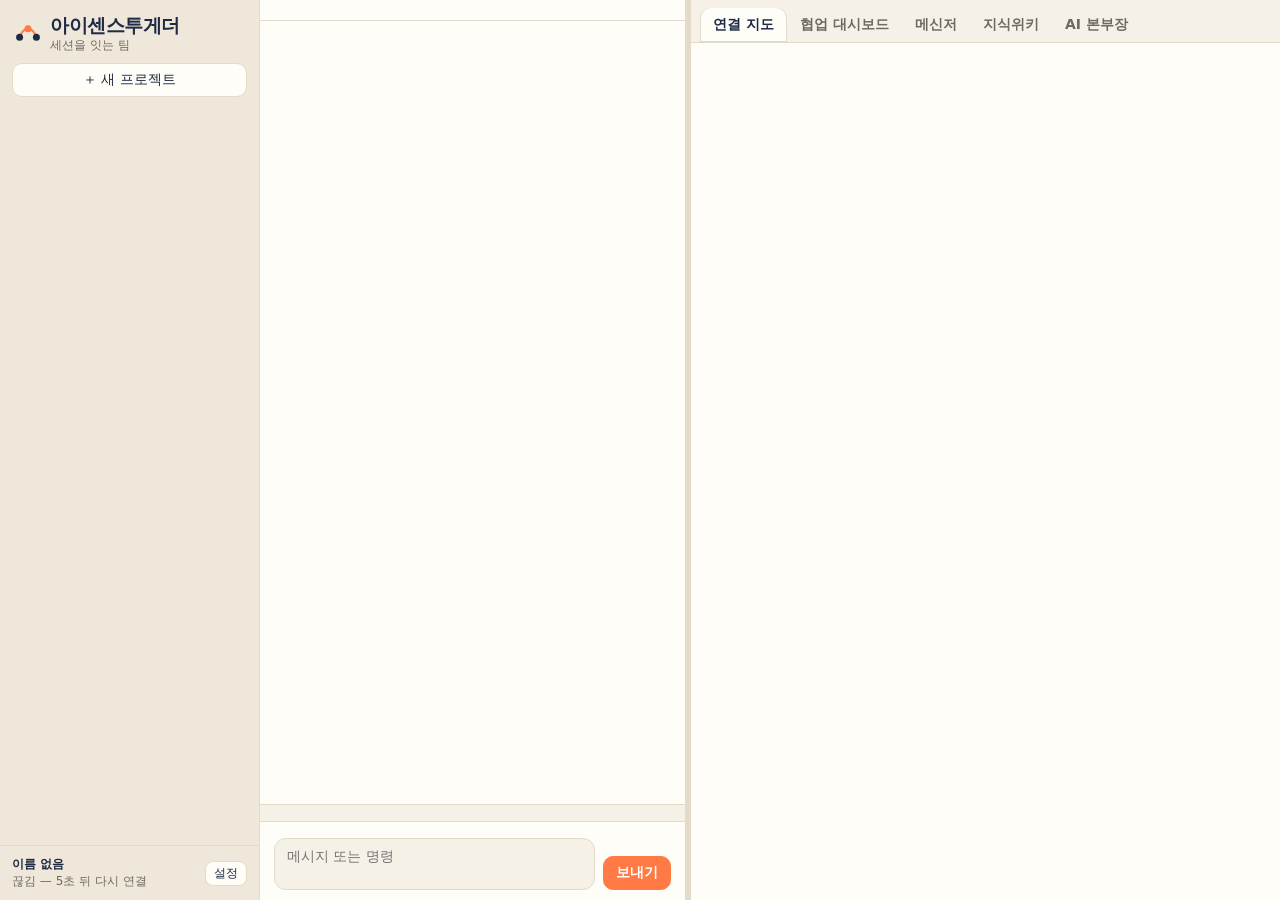
==== commit 8d15300c: "깃허브 합치기 화면 추가: 저장소 연결, 갈래 표시, 합치기 요청·맡기기·되돌리기 - 새 파일 merge.js 에 저장소 설정 대화상자, 갈래 준비, 합치기 요청 보내기,   팀 " ====
--- a/itda/app/ui/index.html
+++ b/itda/app/ui/index.html
@@ -14,7 +14,6 @@
       <svg viewBox="0 0 40 40" width="28" height="28" aria-hidden="true"><path d="M8 26 C14 10, 26 10, 32 26" fill="none" stroke="var(--accent)" stroke-width="3" stroke-linecap="round"/><circle cx="8" cy="26" r="5" fill="var(--navy)"/><circle cx="20" cy="14" r="5" fill="var(--accent)"/><circle cx="32" cy="26" r="5" fill="var(--navy)"/></svg>
       <div class="brandname"><b>아이센스투게더</b><span class="muted small">세션을 잇는 팀</span></div>
     </div>
-    <div class="node fixer" id="fixerNode" title="앱 화면을 말로 고치는 내 컴퓨터 전용 세션"><span>🛠</span><span class="t">앱 고치기</span></div>
     <button class="btn wide" id="btnNewProject">＋ 새 프로젝트</button>
     <div id="tree"></div>
     <div class="me" id="meBox"></div>
@@ -23,7 +22,6 @@
   <!-- ② 가운데: 세션 창 -->
   <main id="center">
     <header id="sessHead"></header>
-    <div id="bands"></div>
     <div id="log" class="log"></div>
     <div id="coachStrip"></div>
     <form id="inputBar" autocomplete="off">
@@ -56,5 +54,6 @@
 
 <script src="demo-data.js"></script>
 <script src="app.js"></script>
+<script src="merge.js"></script>
 </body>
 </html>
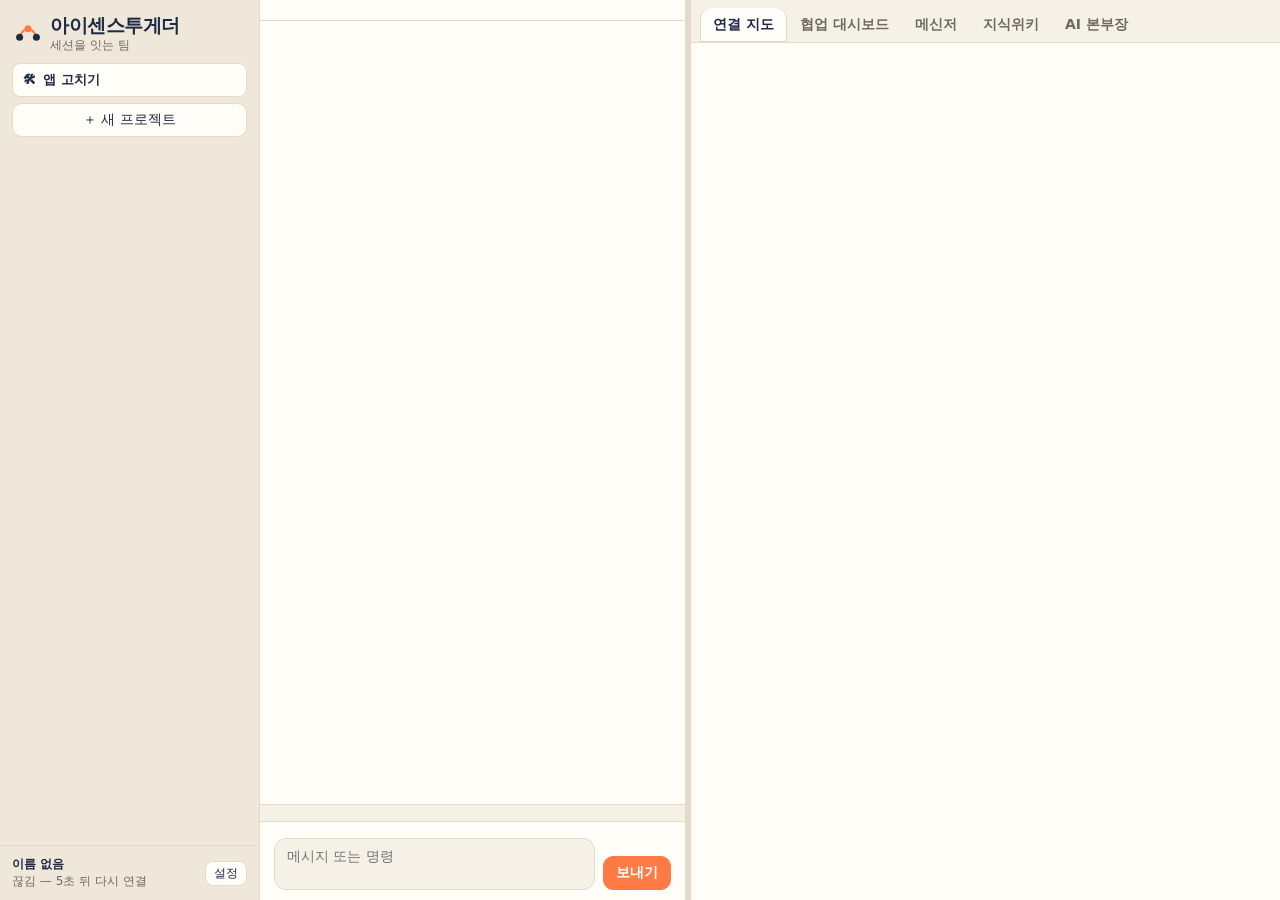
==== commit 0c18b2a1: "하위 세션 M 합침: 2번 깃허브 합치기 화면(겹친 줄 정리, 시연 흐름·기존 흐름 시험 통과) Co-Authored-By: Claude Opus 5.5 <noreply@anthr" ====
--- a/itda/app/ui/index.html
+++ b/itda/app/ui/index.html
@@ -14,6 +14,7 @@
       <svg viewBox="0 0 40 40" width="28" height="28" aria-hidden="true"><path d="M8 26 C14 10, 26 10, 32 26" fill="none" stroke="var(--accent)" stroke-width="3" stroke-linecap="round"/><circle cx="8" cy="26" r="5" fill="var(--navy)"/><circle cx="20" cy="14" r="5" fill="var(--accent)"/><circle cx="32" cy="26" r="5" fill="var(--navy)"/></svg>
       <div class="brandname"><b>아이센스투게더</b><span class="muted small">세션을 잇는 팀</span></div>
     </div>
+    <div class="node fixer" id="fixerNode" title="앱 화면을 말로 고치는 내 컴퓨터 전용 세션"><span>🛠</span><span class="t">앱 고치기</span></div>
     <button class="btn wide" id="btnNewProject">＋ 새 프로젝트</button>
     <div id="tree"></div>
     <div class="me" id="meBox"></div>
@@ -22,6 +23,7 @@
   <!-- ② 가운데: 세션 창 -->
   <main id="center">
     <header id="sessHead"></header>
+    <div id="bands"></div>
     <div id="log" class="log"></div>
     <div id="coachStrip"></div>
     <form id="inputBar" autocomplete="off">
